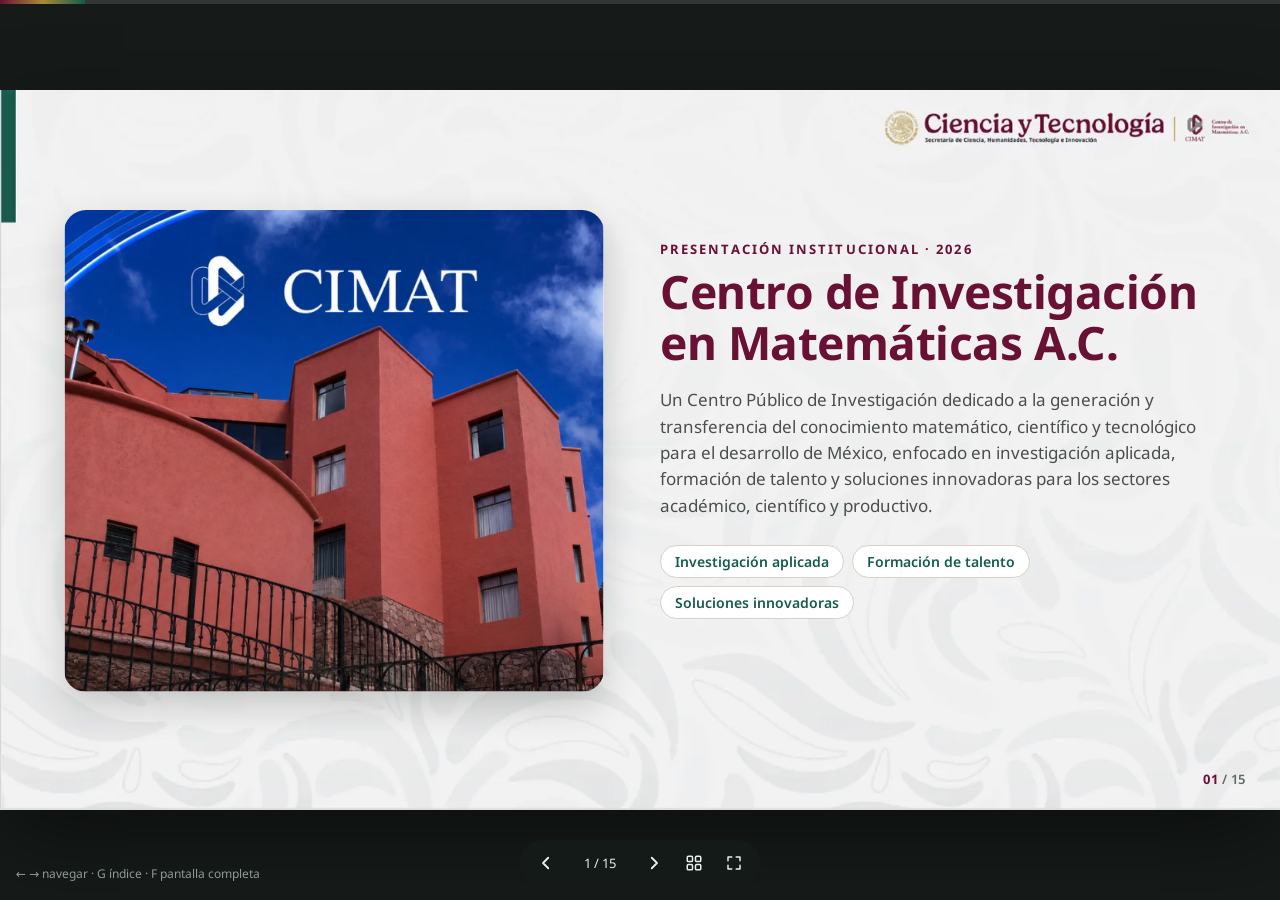
==== index.html @ 7d0d2b08 "Presentación CIMAT Servicios Tecnológicos 2026 con propuesta Health Tower Intelligence Deck HTML din" ====
<!doctype html>
<html lang="es">
<head>
<meta charset="utf-8">
<meta name="viewport" content="width=device-width,initial-scale=1">
<title>CIMAT · Servicios Tecnológicos 2026</title>
<link rel="preconnect" href="https://fonts.googleapis.com">
<link rel="preconnect" href="https://fonts.gstatic.com" crossorigin>
<link rel="stylesheet" href="https://fonts.googleapis.com/css2?family=Noto+Sans:ital,wght@0,400;0,600;0,700;1,400&display=swap">
<link rel="stylesheet" href="deck.css">
<link rel="stylesheet" href="diagramas.css">
</head>
<body>
<div class="ui-prog"><i id="prog"></i></div>

<main class="stage" id="stage" aria-live="polite">

<!-- 1 · Portada -->
<section class="slide s-cover" data-title="Centro de Investigación en Matemáticas A.C." data-kicker="Portada">
  <div class="photo rv" style="--i:0"><img src="assets/img2.webp" alt="Edificio del CIMAT en Guanajuato"></div>
  <div class="ct">
    <p class="kicker rv" style="--i:1">Presentación institucional · 2026</p>
    <h1 class="rv" style="--i:2">Centro de Investigación en Matemáticas A.C.</h1>
    <p class="lead rv" style="--i:3">Un Centro Público de Investigación dedicado a la generación y transferencia del conocimiento matemático, científico y tecnológico para el desarrollo de México, enfocado en investigación aplicada, formación de talento y soluciones innovadoras para los sectores académico, científico y productivo.</p>
    <div class="chips rv" style="--i:4"><span>Investigación aplicada</span><span>Formación de talento</span><span>Soluciones innovadoras</span></div>
  </div>
  <div class="pg"></div>
</section>

<!-- 2 · ¿Qué es el CIMAT? -->
<section class="slide s2" data-title="¿Qué es el CIMAT?" data-kicker="Nosotros">
  <div class="l">
    <p class="kicker rv" style="--i:0">Nosotros</p>
    <h2 class="title rv" style="--i:1">¿Qué es el CIMAT?</h2>
    <p class="txt rv" style="--i:2;margin-top:20px">El Centro de Investigación en Matemáticas A.C. es un Centro Público de Investigación de la Secihti, dedicado a la investigación, la formación de recursos humanos de alto nivel, la vinculación con los sectores productivos y la divulgación del conocimiento matemático y científico. Su misión es contribuir al desarrollo científico y tecnológico de México mediante la transferencia e implementación de soluciones innovadoras.</p>
  </div>
  <div class="photo rv" style="--i:2"><img src="assets/img10.webp" alt="Mapa de las cinco sedes: Guanajuato, Monterrey, Aguascalientes, Mérida y Zacatecas"></div>
  <div class="pillars">
    <div class="card f-guinda rv" style="--i:3"><h3>Investigación</h3><p>Generación de conocimiento científico y técnico en las líneas de investigación del Centro.</p></div>
    <div class="card f-dorado rv" style="--i:4"><h3>Formación de recursos humanos</h3><p>Programas de maestría y doctorado orientados a la investigación. Con reconocimiento internacional.</p></div>
    <div class="card f-verde rv" style="--i:5"><h3>Vinculación</h3><p>Desarrollo e implementación de soluciones, consultoría y capacitación especializada.</p></div>
    <div class="card f-arena rv" style="--i:6"><h3>Divulgación</h3><p>Actividades dirigidas a niñas, jóvenes y público en general para la difusión de la Ciencia.</p></div>
  </div>
  <div class="pg"></div>
</section>

<!-- 3 · Capital humano -->
<section class="slide s3" data-title="Capital Humano e Infraestructura" data-kicker="Infraestructura">
  <div class="sidecard rv" style="--i:0"><img class="bgimg" src="assets/img11.webp" alt=""><div class="in"><img src="assets/img21.webp" alt="Investigadora explicando en el pizarrón"></div></div>
  <div class="r">
    <p class="kicker rv" style="--i:1">Infraestructura</p>
    <h2 class="title rv" style="--i:2">Capital Humano e Infraestructura</h2>
    <p class="txt rv" style="--i:3;margin-top:12px">El CIMAT cuenta con un equipo de excelencia y una infraestructura tecnológica de vanguardia distribuida en 5 sedes a lo largo de la República Mexicana, lo que le permite generar y transferir conocimiento de forma eficiente y con impacto nacional.</p>
    <div class="stats">
      <div class="stat rv" style="--i:4"><div class="n" data-count="140" data-prefix="+">+140</div><div><b>Investigadores</b><span>El 70% pertenece al Sistema Nacional de Investigadores (SNII)</span></div></div>
      <div class="stat rv" style="--i:5"><div class="n" data-count="49">49</div><div><b>Técnicos Académicos</b><span>El 97% cuenta con nivel de posgrado (Maestría o Doctorado)</span></div></div>
      <div class="stat rv" style="--i:6"><div class="n" data-count="67">67</div><div><b>Personal de Apoyo</b><span>Personal administrativo y de soporte a la operación</span></div></div>
      <div class="stat rv" style="--i:7"><div class="n" data-count="5">5</div><div><b>Sedes</b><span>Guanajuato, Monterrey, Aguascalientes, Mérida y Zacatecas</span></div></div>
    </div>
  </div>
  <div class="callout rv" style="--i:8"><svg viewBox="0 0 24 24" fill="none" stroke="currentColor" stroke-width="2" aria-hidden="true"><circle cx="12" cy="12" r="10"/><path d="M12 11v6M12 7.5v.01" stroke-linecap="round"/></svg><p><b>Supercómputo:</b> 2 clústeres, uno en Guanajuato con 2,288 cores y otro en Puerto Interior, Silao con 1,642 cores, más de 200 servidores distribuidos entre todas sus sedes.</p></div>
  <div class="pg"></div>
</section>

<!-- 4 · Áreas y líneas -->
<section class="slide s4" data-title="Áreas y Líneas de Investigación" data-kicker="Investigación">
  <div class="head">
    <p class="kicker rv" style="--i:0">Investigación</p>
    <h2 class="title rv" style="--i:1">Áreas y Líneas de Investigación</h2>
    <p class="txt rv" style="--i:2;margin-top:12px">El CIMAT genera conocimiento científico de frontera a través de la investigación en sus cuatro grandes áreas de especialidad, buscando contribuir al desarrollo científico y tecnológico de México mediante la colaboración multidisciplinaria y la transferencia del conocimiento.</p>
  </div>
  <div class="grid">
    <div class="card o-guinda rv" style="--i:3"><h3>Matemáticas Básicas</h3><ul><li>Algebraica y Análisis</li><li>Ecuaciones Diferenciales Parciales</li><li>Geometría Diferencial</li><li>Sistemas Dinámicos y Topología</li></ul></div>
    <div class="card o-dorado rv" style="--i:4"><h3>Ciencias de la Computación</h3><ul><li>Aprendizaje Máquina y PLN</li><li>Ingeniería del Software</li><li>Cómputo Paralelo y Optimización</li><li>Procesamiento de Señales</li><li>Imágenes y Visión Computacional</li><li>Robótica y Sistemas Inteligentes</li></ul></div>
    <div class="card o-verde rv" style="--i:5"><h3>Probabilidad y Estadística</h3><ul><li>Estadística Aplicada e Inferencia</li><li>Modelación Estocástica</li><li>Teoría de la Probabilidad</li></ul></div>
    <div class="card o-arena rv" style="--i:6"><h3>Matemáticas Aplicadas</h3><ul><li>Análisis Numérico</li><li>Cómputo Científico</li><li>Biomatemáticas y Análisis Aplicado</li><li>Problemas Inversos</li><li>Cuantificación de Incertidumbre</li><li>Economía Matemática</li></ul></div>
  </div>
  <div class="photo rv" style="--i:5"><img src="assets/img9.webp" alt="Mano escribiendo ecuaciones en un pizarrón"></div>
  <div class="pg"></div>
</section>

<!-- 5 · Formación -->
<section class="slide s5" data-title="Formación de Recursos Humanos" data-kicker="Formación de alto nivel">
  <div class="head">
    <p class="kicker rv" style="--i:0">Formación de alto nivel</p>
    <h2 class="title rv" style="--i:1">Formación de Recursos Humanos</h2>
    <p class="txt rv" style="--i:2;margin-top:12px">El CIMAT ofrece programas de maestría y doctorado orientados a la investigación, acreditados ante el Sistema Nacional de Posgrados (SNP) de la Secretaría de Ciencia, Humanidades, Tecnología e Innovación (Secihti) a nivel de competencia internacional. Estos programas forman investigadores y especialistas capaces de generar conocimiento y transferir tecnología para el desarrollo del país.</p>
  </div>
  <div class="photo rv" style="--i:3"><img src="assets/img22.webp" alt="Programas de maestría y doctorado del CIMAT"></div>
  <div class="pg"></div>
</section>

<!-- 6 · Vinculación -->
<section class="slide s6" data-title="Vinculación: Soluciones para los Sectores Productivos" data-kicker="Vinculación">
  <div class="head">
    <p class="kicker rv" style="--i:0">Vinculación</p>
    <h2 class="title rv" style="--i:1;font-size:36px">Vinculación: Soluciones para los Sectores Productivos</h2>
    <p class="txt rv" style="--i:2;margin-top:12px">El CIMAT ofrece servicios tecnológicos especializados que acompañan a organizaciones públicas y privadas desde la identificación del problema hasta la implementación y seguimiento de la solución, integrando equipos altamente calificados y herramientas de vanguardia.</p>
  </div>
  <div class="grid">
    <div class="card f-guinda rv" style="--i:3"><h3>Ciencia de Datos</h3><ul><li>Explotación y analítica de datos predictivos y prescriptivos</li><li>Procesamiento y depuración de datos</li><li>Consultoría en estrategias de analítica</li><li>Despliegue y visualización de datos</li></ul></div>
    <div class="card f-dorado rv" style="--i:4"><h3>Cómputo Científico</h3><ul><li>Inteligencia artificial y modelación computacional</li><li>Visión computacional</li><li>Programación en paralelo y supercómputo</li></ul></div>
    <div class="card f-verde wide rv" style="--i:5"><h3>Matemáticas y Estadística</h3><ul><li>Modelación estadística y pronósticos</li><li>Logística de suministros y optimización de procesos</li><li>Construcción y diseño de indicadores</li><li>Modelos georeferenciados y simulación</li></ul></div>
  </div>
  <div class="photo rv" style="--i:4"><img src="assets/img26.webp" alt="Equipo del CIMAT con clientes en el laboratorio"></div>
  <div class="pg"></div>
</section>

<!-- 7 · Impacto -->
<section class="slide s7" data-title="Clientes Atendidos" data-kicker="Impacto">
  <div class="logos rv" style="--i:0"><img src="assets/img30.webp" alt="Logotipos de clientes: INEGI, IMSS, SAT, Bosch, PEMEX, CFE, GM, Coca-Cola FEMSA, OXXO y otros"></div>
  <div class="r">
    <p class="kicker rv" style="--i:1">Impacto</p>
    <h2 class="title rv" style="--i:2">Clientes Atendidos</h2>
    <p class="txt rv" style="--i:3;margin-top:12px">El CIMAT ayuda a sus clientes a generar valor real a través de soluciones integrales que van desde la caracterización precisa del problema hasta la implementación y seguimiento continuo de la solución.</p>
    <div class="callout rv" style="--i:4"><svg viewBox="0 0 24 24" fill="none" stroke="currentColor" stroke-width="2" aria-hidden="true"><circle cx="12" cy="12" r="10"/><path d="M12 11v6M12 7.5v.01" stroke-linecap="round"/></svg><p>El enfoque del CIMAT privilegia la transferencia efectiva de tecnología y el fortalecimiento de capacidades internas en cada organización con la que colabora, garantizando resultados sostenibles y de largo plazo.</p></div>
    <p class="txt rv" style="--i:5">Entre nuestros clientes se encuentran instituciones del sector financiero, industrial, gubernamental, de salud, energético y de telecomunicaciones, consolidando al CIMAT como un referente nacional en la aplicación del conocimiento matemático a problemáticas reales.</p>
    <div class="chips rv" style="--i:6"><span>Financiero</span><span>Industrial</span><span>Gubernamental</span><span>Salud</span><span>Energético</span><span>Telecomunicaciones</span></div>
  </div>
  <div class="pg"></div>
</section>

<!-- 8 · Cadena de valor -->
<section class="slide s8" data-title="Optimización de la Cadena de Valor" data-kicker="Soluciones tecnológicas">
  <div class="band"><img src="assets/img20.webp" alt=""></div>
  <div class="head">
    <p class="kicker rv" style="--i:0">Soluciones tecnológicas</p>
    <h2 class="title rv" style="--i:1">Optimización de la Cadena de Valor</h2>
    <p class="txt rv" style="--i:2;margin-top:12px">El CIMAT ofrece soluciones integrales para la optimización de cadenas de suministro y distribución, integrando modelos matemáticos avanzados con análisis geoespacial para apoyar la toma de decisiones estratégicas en los sectores comercial, industrial y gubernamental.</p>
  </div>
  <div class="grid">
    <div class="card rv" style="--i:3;--c:var(--guinda)"><h3>Pronóstico de la Demanda</h3><p>Modelos para anticipar la compra de materia prima, planear la producción y gestionar inventarios con mayor precisión.</p></div>
    <div class="card rv" style="--i:4;--c:var(--guinda)"><h3>Análisis de Lealtad y Clasificación</h3><p>Clasificación de clientes y proveedores para optimizar relaciones comerciales y definir esquemas de distribución más eficientes.</p></div>
    <div class="card rv" style="--i:5;--c:var(--verde)"><h3>Trazabilidad en la Producción</h3><p>Seguimiento en tiempo real de procesos productivos para reducir costos y mejorar el control de calidad en toda la cadena.</p></div>
    <div class="card rv" style="--i:6;--c:var(--verde)"><h3>Análisis Geoespaciales</h3><p>Evaluación de puntos de venta y pronóstico de ventas esperadas mediante modelos georeferenciados para la toma de decisiones estratégicas.</p></div>
  </div>
  <div class="pillwrap"><div class="pill rv" style="--i:7">Ciencia de Datos + Estadística + Optimización</div></div>
  <div class="pg"></div>
</section>

<!-- 9 · Transformación digital -->
<section class="slide s9" data-title="Transformación Digital" data-kicker="Soluciones tecnológicas">
  <div class="robot rv" style="--i:2"><img src="assets/img18.webp" alt="Brazo robótico industrial"></div>
  <div class="l">
    <p class="kicker rv" style="--i:0">Soluciones tecnológicas</p>
    <h2 class="title rv" style="--i:1">Transformación Digital</h2>
    <p class="txt rv" style="--i:2;margin-top:12px">El CIMAT aplica herramientas de inteligencia artificial y análisis de señales e imágenes para impulsar la transformación digital del sector industrial, mejorando la eficiencia operativa, la calidad del producto y la toma de decisiones en tiempo real mediante soluciones sustentadas en investigación aplicada.</p>
    <div class="card f-guinda rv" style="--i:3"><h3>Soluciones Desarrolladas</h3><ul><li>Análisis, preproceso y extracción de características de señales</li><li>Modelos de mantenimiento predictivo</li><li>Procesamiento de imágenes industriales</li></ul></div>
    <div class="pill rv" style="--i:4">ML + IoT + Analítica</div>
  </div>
  <div class="imp card o-verde rv" style="--i:5"><h3 style="color:var(--verde)">Impactos en la Operación</h3><ul><li>Detección de condiciones críticas para mantenimiento predictivo</li><li>Predicciones de calidad del producto</li><li>Reducción de piezas defectuosas</li><li>Conteo de inventario en tiempo real</li><li>Detección de defectos en piezas de producción</li></ul></div>
  <div class="pg"></div>
</section>

<!-- 10 · Análisis digital de imágenes -->
<section class="slide s10" data-title="Análisis Digital de Imágenes" data-kicker="Soluciones tecnológicas">
  <div class="sidecard rv" style="--i:0"><img class="bgimg" src="assets/img17.webp" alt=""><div class="in"><img src="assets/img25.webp" alt="Conteo automático de bobinas mediante visión computacional"></div></div>
  <div class="r">
    <p class="kicker rv" style="--i:1">Soluciones tecnológicas</p>
    <h2 class="title rv" style="--i:2">Análisis Digital de Imágenes</h2>
    <p class="txt rv" style="--i:3;margin-top:12px">El CIMAT implementa sistemas avanzados de procesamiento e inspección visual basados en inteligencia artificial y modelos matemáticos, capaces de analizar imágenes en tiempo real para apoyar procesos industriales, financieros y de seguridad con alta precisión y confiabilidad.</p>
    <div class="pill rv" style="--i:4">Deep Learning + Visión Computacional</div>
    <div class="two">
      <div class="card f-guinda rv" style="--i:5"><h3>Capacidades Técnicas</h3><ul><li>Análisis y caracterización del deterioro de objetos</li><li>Selección de características relevantes a partir de imágenes</li><li>Sistemas de inspección visual automatizada</li><li>Procesos de optimización basados en imagen</li></ul></div>
      <div class="card o-guinda rv" style="--i:6"><h3>Impactos Concretos</h3><ul><li>Detección del deterioro aparente de billetes en circulación</li><li>Reconocimiento y conteo automático de objetos</li><li>Validación de autenticidad mediante imágenes</li><li>Procesamiento e inspección en tiempo real</li></ul></div>
    </div>
  </div>
  <div class="pg"></div>
</section>

<!-- 11 · PROPUESTA · Arquitectura -->
<section class="slide sp" id="sl-arq" data-title="Health Tower Intelligence: arquitectura de la plataforma" data-kicker="Propuesta MIUS">
  <div class="head">
    <p class="kicker rv" style="--i:0">Propuesta de proyecto<em>MIUS Medical</em></p>
    <h2 class="title rv" style="--i:1">Health Tower Intelligence: una plataforma, ocho proyectos</h2>
    <p class="lead rv" style="--i:2">Los datos alimentan motores analíticos, los motores resuelven ocho problemas agrupados en tres dominios y la torre de control los convierte en decisiones. Pasa el cursor por un proyecto.</p>
  </div>
  <div class="dg rv" style="--i:3" id="dg-arq"></div>
  <div class="pg"></div>
</section>

<!-- 12 · PROPUESTA · Del programa general a los proyectos -->
<section class="slide sp" id="sl-tree" data-title="Del programa general a los ocho proyectos" data-kicker="Propuesta MIUS">
  <div class="head">
    <p class="kicker rv" style="--i:0">Propuesta de proyecto<em>MIUS Medical</em></p>
    <h2 class="title rv" style="--i:1">Del programa general a cada proyecto</h2>
    <p class="lead rv" style="--i:2">Se parte de tres proyectos para la primera reunión (inventarios, Control Tower y mantenimiento predictivo); el resto se conecta después a la misma plataforma de datos.</p>
  </div>
  <div class="dg rv" style="--i:3" id="dg-tree"></div>
  <div class="pg"></div>
</section>

<!-- 13 · Educación -->
<section class="slide s11" data-title="Educación y Formación Continua" data-kicker="Educación y capacitación">
  <div class="head">
    <p class="kicker rv" style="--i:0">Educación y capacitación</p>
    <h2 class="title rv" style="--i:1">Educación y Formación Continua</h2>
    <p class="txt rv" style="--i:2;margin-top:12px">El CIMAT ofrece una amplia gama de programas educativos orientados al desarrollo de habilidades tecnológicas y matemáticas para profesionales, investigadores y organizaciones. Estos programas están diseñados para fortalecer capacidades y fomentar la integración del conocimiento científico en los entornos laborales y académicos.</p>
  </div>
  <div class="band rv" style="--i:3"><img src="assets/img23.webp" alt="">
    <div class="cards">
      <div class="card"><div class="ic a"></div><div><h3>Programas de Posgrado y Especialidad</h3><p>Maestría en Análisis Estadístico y Computación, especialidades en línea y programas acreditados a nivel internacional.</p></div></div>
      <div class="card"><div class="ic b"></div><div><h3>Diplomados</h3><p>Diplomados y cursos en inteligencia artificial, visión computacional, programación en paralelo y supercómputo para profesionales del sector tecnológico.</p></div></div>
      <div class="card"><div class="ic c"></div><div><h3>Formación práctica</h3><p>Formación práctica en analítica de datos, modelos predictivos, procesamiento de datos y visualización para la toma de decisiones basada en evidencia.</p></div></div>
      <div class="card"><div class="ic d"></div><div><h3>Educación continua y cursos a la medida</h3><p>Cursos ad hoc y educación continua en modelación estadística, pronósticos, optimización de procesos e indicadores georreferenciados.</p></div></div>
    </div>
  </div>
  <div class="pg"></div>
</section>

<!-- 14 · Colaboración -->
<section class="slide s12" data-title="Modelos de Colaboración" data-kicker="Colaboración">
  <div class="head">
    <p class="kicker rv" style="--i:0">Colaboración</p>
    <h2 class="title rv" style="--i:1">Modelos de Colaboración</h2>
    <p class="txt rv" style="--i:2;margin-top:12px">El CIMAT diseña esquemas de colaboración flexibles e integrales que responden a las necesidades específicas de cada organización, integrando personal altamente especializado, grupos multidisciplinarios y redes de colaboración nacionales e internacionales para garantizar soluciones pertinentes y de alto impacto.</p>
  </div>
  <div class="cols">
    <div class="card m rv" style="--i:3"><h3>Modalidades de Colaboración</h3>
      <p class="it"><b>Académica (Investigación):</b> Proyectos de investigación, desarrollo de tesis, estancias, servicio social y prácticas profesionales</p>
      <p class="it"><b>Transferencia de Tecnología:</b> Proyectos de desarrollo tecnológico, asesorías, consultorías y capacitaciones especializadas</p></div>
    <div class="card b rv" style="--i:4"><h3>Beneficios para los Colaboradores</h3>
      <ul class="ck">
        <li><svg viewBox="0 0 24 24" fill="none" stroke="currentColor" stroke-width="2" aria-hidden="true"><circle cx="12" cy="12" r="10"/><path d="M7.5 12.5l3 3 6-6.5" stroke-linecap="round" stroke-linejoin="round"/></svg><span>Acceso a personal altamente especializado y calificado</span></li>
        <li><svg viewBox="0 0 24 24" fill="none" stroke="currentColor" stroke-width="2" aria-hidden="true"><circle cx="12" cy="12" r="10"/><path d="M7.5 12.5l3 3 6-6.5" stroke-linecap="round" stroke-linejoin="round"/></svg><span>Grupos de trabajo multidisciplinarios</span></li>
        <li><svg viewBox="0 0 24 24" fill="none" stroke="currentColor" stroke-width="2" aria-hidden="true"><circle cx="12" cy="12" r="10"/><path d="M7.5 12.5l3 3 6-6.5" stroke-linecap="round" stroke-linejoin="round"/></svg><span>Redes de colaboración nacionales e internacionales</span></li>
        <li><svg viewBox="0 0 24 24" fill="none" stroke="currentColor" stroke-width="2" aria-hidden="true"><circle cx="12" cy="12" r="10"/><path d="M7.5 12.5l3 3 6-6.5" stroke-linecap="round" stroke-linejoin="round"/></svg><span>Solución integral desde el diagnóstico hasta la implementación</span></li>
        <li><svg viewBox="0 0 24 24" fill="none" stroke="currentColor" stroke-width="2" aria-hidden="true"><circle cx="12" cy="12" r="10"/><path d="M7.5 12.5l3 3 6-6.5" stroke-linecap="round" stroke-linejoin="round"/></svg><span>Acompañamiento continuo para optimizar la pertinencia y operación de cada proyecto</span></li>
      </ul></div>
  </div>
  <div class="pg"></div>
</section>

<!-- 15 · Contacto -->
<section class="slide s13" data-title="Información de Contacto" data-kicker="Contacto">
  <img class="diag rv" style="--i:0" src="assets/img29.webp" alt="Fachada del CIMAT">
  <div class="l">
    <p class="kicker rv" style="--i:0">Contacto</p>
    <h2 class="title rv" style="--i:1">Información de Contacto</h2>
    <p class="txt rv" style="--i:2;margin-top:12px">Te invitamos a conocer más sobre el CIMAT, sus programas de investigación, formación, vinculación y divulgación. Nuestro equipo está disponible para atender tus consultas y explorar oportunidades de colaboración que contribuyan al fortalecimiento de capacidades y a la solución de problemáticas específicas en tu organización.</p>
    <div class="who rv" style="--i:3"><b>Dr. Rafael Herrera Guzmán</b><span>Director General</span><hr><b>Dra. Ma. Antonieta Zuloaga Garmendia</b><span>Coordinadora de Servicios Tecnológicos</span>Correo: <u>cst@cimat.mx</u></div>
    <div class="web rv" style="--i:4"><div><img src="assets/img12.webp" alt="">www.cimat.mx</div><div><img src="assets/img27.webp" alt="">Facebook: CIMAT</div></div>
  </div>
  <div class="qr rv" style="--i:5"><img src="assets/img14.webp" alt="Código QR del CIMAT"><p>Síguenos y visítanos</p></div>
  <div class="pg"></div>
</section>

</main>

<div class="ui-bar" id="ui" role="toolbar" aria-label="Controles de la presentación">
  <button id="bPrev" aria-label="Anterior"><svg viewBox="0 0 24 24" fill="none" stroke="currentColor" stroke-width="2.4"><path d="M15 5l-7 7 7 7" stroke-linecap="round" stroke-linejoin="round"/></svg></button>
  <span class="cnt" id="cnt">1 / 15</span>
  <button id="bNext" aria-label="Siguiente"><svg viewBox="0 0 24 24" fill="none" stroke="currentColor" stroke-width="2.4"><path d="M9 5l7 7-7 7" stroke-linecap="round" stroke-linejoin="round"/></svg></button>
  <button id="bOv" aria-label="Índice de diapositivas (G)"><svg viewBox="0 0 24 24" fill="none" stroke="currentColor" stroke-width="2"><rect x="3" y="3" width="7" height="7" rx="1.5"/><rect x="14" y="3" width="7" height="7" rx="1.5"/><rect x="3" y="14" width="7" height="7" rx="1.5"/><rect x="14" y="14" width="7" height="7" rx="1.5"/></svg></button>
  <button id="bFs" aria-label="Pantalla completa (F)"><svg viewBox="0 0 24 24" fill="none" stroke="currentColor" stroke-width="2"><path d="M4 9V4h5M20 9V4h-5M4 15v5h5M20 15v5h-5" stroke-linecap="round" stroke-linejoin="round"/></svg></button>
</div>
<div class="hint">← → navegar · G índice · F pantalla completa</div>
<div class="ov" id="ov" role="dialog" aria-label="Índice"><h2>Índice de la presentación</h2><div class="ov-grid" id="ovg"></div></div>

<script src="diagramas.js"></script>
<script src="deck.js"></script>
</body>
</html>
---- deck.css ----
/* Presentación institucional CIMAT — formato Secihti / Gobierno de México
   Escenario fijo 1280×720 escalado al viewport. Paleta extraída del PPTX original. */
:root{
  --font-body:'Noto Sans',system-ui,-apple-system,'Segoe UI',sans-serif;
  --bg:#F1F3F2;--surface:#FFFFFF;--surface-2:#F6F5F3;--fg:#3A3A3A;--muted:#5F6A65;--line:#D6DCD9;
  --slate:#2F3733;--on-slate:#F4F6F5;--on-slate-2:#B9C4BE;--on-slate-3:rgba(244,246,245,.38);
  --guinda:#691035;--guinda-2:#5F1733;--on-guinda:#FFFFFF;--guinda-ink:#691035;
  --verde:#155B4E;--verde-2:#2C5B4D;--on-verde:#FFFFFF;
  --dorado:#A98A33;--on-dorado:#1E1A0D;--arena:#D9CFC4;--on-arena:#3A3A3A;
  --stage-w:1280;--stage-h:720;
}
*{box-sizing:border-box}
html,body{height:100%;margin:0;background:#161B19;font-family:var(--font-body);color:var(--fg);overflow:hidden}
button{font:inherit;color:inherit}

/* Escenario */
.stage{position:absolute;left:50%;top:50%;width:1280px;height:720px;transform:translate(-50%,-50%) scale(var(--s,1));transform-origin:center;overflow:hidden;background:var(--bg) url(assets/fondo_publico.webp) center/cover no-repeat;box-shadow:0 30px 80px rgba(0,0,0,.45)}
.slide{position:absolute;inset:0;opacity:0;visibility:hidden;transform:translateX(30px);transition:opacity .55s ease,transform .55s ease,visibility 0s .55s}
.slide.past{transform:translateX(-30px)}
.slide.active{opacity:1;visibility:visible;transform:none;transition:opacity .55s ease,transform .55s ease,visibility 0s}
.hdr{position:absolute;top:21px;right:32px;width:334px;height:auto;z-index:5}
.pg{position:absolute;right:34px;bottom:22px;font-size:13px;font-weight:600;color:var(--muted);font-variant-numeric:tabular-nums;letter-spacing:.04em;z-index:5}
.pg b{color:var(--guinda)}

/* Revelado escalonado */
.rv{opacity:0;transform:translateY(16px)}
.slide.active .rv{opacity:1;transform:none;transition:opacity .6s ease,transform .6s cubic-bezier(.2,.7,.2,1);transition-delay:calc(var(--i,0)*90ms + 180ms)}

/* Tipografía */
.kicker{font-size:13px;font-weight:700;letter-spacing:.16em;text-transform:uppercase;color:var(--guinda);margin:0 0 8px}
.kicker em{font-style:normal;background:var(--guinda);color:#fff;border-radius:999px;padding:3px 12px;margin-left:12px;letter-spacing:.1em}
h1,h2,h3,h4{margin:0}
.title{font-size:40px;line-height:1.12;font-weight:700;color:var(--verde);letter-spacing:-.005em;text-wrap:balance}
.lead{font-size:18px;line-height:1.55;margin:0}
.lead b{color:var(--guinda)}
.txt{font-size:16.5px;line-height:1.55;margin:0}
.head{position:absolute;left:64px;top:68px;right:64px}
.head .lead{margin-top:14px}

/* Tarjetas */
.card{background:rgba(255,255,255,.82);border-radius:20px;padding:20px 24px;border:1px solid rgba(0,0,0,.05);box-shadow:0 8px 24px rgba(40,50,45,.07)}
.card h3{font-size:21px;line-height:1.2;margin-bottom:10px}
.card ul{margin:0;padding-left:20px}
.card li{font-size:15px;line-height:1.4;margin:3px 0}
.card.o-guinda{border:2.5px solid var(--guinda)}.card.o-guinda h3{color:var(--guinda)}
.card.o-dorado{border:2.5px solid var(--dorado)}.card.o-dorado h3{color:#8A6D1E}
.card.o-verde{border:2.5px solid var(--verde-2)}.card.o-verde h3{color:var(--verde)}
.card.o-arena{border:2.5px solid var(--arena)}.card.o-arena h3{color:#7A6F63}
.card.f-guinda{background:var(--guinda-2);color:#fff;border:0}
.card.f-dorado{background:var(--dorado);color:var(--on-dorado);border:0}
.card.f-verde{background:var(--verde-2);color:#fff;border:0}
.card.f-arena{background:var(--arena);color:var(--on-arena);border:0}
.pill{display:inline-flex;align-items:center;gap:8px;background:var(--verde);color:#fff;font-weight:700;font-size:15px;padding:9px 22px;border-radius:999px;box-shadow:0 6px 16px rgba(21,91,78,.3)}
.callout{display:flex;gap:14px;align-items:flex-start;background:rgba(21,91,78,.09);border-radius:16px;padding:14px 18px}
.callout svg{flex:none;width:30px;height:30px;color:var(--verde)}
.callout.g svg{color:var(--guinda)}
.callout p{margin:0;font-size:15px;line-height:1.5}
.chips{display:flex;flex-wrap:wrap;gap:8px}
.chips span{font-size:14px;font-weight:600;padding:6px 14px;border-radius:999px;background:#fff;border:1.5px solid var(--arena);color:var(--verde)}
.photo{border-radius:22px;overflow:hidden;box-shadow:0 14px 34px rgba(40,50,45,.22)}
.photo img{display:block;width:100%;height:100%;object-fit:cover}
.sidecard{position:absolute;left:48px;top:22px;width:452px;height:677px;border-radius:22px;overflow:hidden;box-shadow:0 14px 34px rgba(40,50,45,.22)}
.sidecard>img.bgimg{position:absolute;inset:0;width:100%;height:100%;object-fit:cover}
.sidecard .in{position:absolute;left:0;right:0;top:78px;bottom:78px;overflow:hidden}
.sidecard .in img{width:100%;height:100%;object-fit:cover;display:block}

/* S1 portada */
.s-cover .photo{position:absolute;left:64px;top:120px;width:540px;height:482px}
.s-cover .ct{position:absolute;left:660px;top:150px;width:560px}
.s-cover h1{font-size:46px;line-height:1.1;font-weight:700;color:var(--guinda);margin:6px 0 20px;letter-spacing:-.01em}
.s-cover .lead{font-size:17px;color:#4a4f4c}
.s-cover .chips{margin-top:26px}
.s-cover .bar{position:absolute;left:0;top:0;width:8px;height:86px;background:var(--verde)}

/* S2 */
.s2 .l{position:absolute;left:64px;top:88px;width:560px}
.s2 .photo{position:absolute;left:670px;top:96px;width:560px;height:376px;box-shadow:none;background:none;border-radius:0}
.s2 .photo img{object-fit:contain}
.pillars{position:absolute;left:64px;right:64px;top:500px;display:grid;grid-template-columns:repeat(4,1fr);gap:16px}
.pillars .card{padding:16px 18px;height:150px;border-radius:18px}
.pillars h3{font-size:18px;text-align:center;margin-bottom:8px}
.pillars p{margin:0;font-size:13.5px;line-height:1.4;text-align:center}

/* S3 */
.s3 .r{position:absolute;left:540px;right:56px;top:66px}
.stats{display:grid;gap:4px;margin-top:18px}
.stat{display:grid;grid-template-columns:150px 1fr;gap:10px 18px;align-items:center;padding:8px 0;border-bottom:1px solid rgba(0,0,0,.08)}
.stat .n{font-size:48px;font-weight:700;color:var(--verde);line-height:1;font-variant-numeric:tabular-nums;text-align:right}
.stat b{display:block;font-size:19px;color:var(--guinda)}
.stat span{font-size:14.5px;line-height:1.35}
.s3 .callout{position:absolute;left:540px;right:56px;top:566px}

/* S4 */
.s4 .grid{position:absolute;left:64px;top:262px;width:760px;display:grid;grid-template-columns:1fr 1fr;gap:16px}
.s4 .card{padding:16px 20px;background:rgba(255,255,255,.7)}
.s4 .card h3{font-size:19px}
.s4 .card li{font-size:13.5px;margin:2px 0}
.s4 .photo{position:absolute;left:860px;top:262px;width:356px;height:392px}

/* S5 */
.s5 .photo{position:absolute;left:64px;top:312px;width:1152px;height:375px;border-radius:20px}

/* S6 */
.s6 .grid{position:absolute;left:64px;top:256px;width:600px;display:grid;grid-template-columns:1fr 1fr;gap:16px}
.s6 .wide{grid-column:1/-1}
.s6 .card li{font-size:14px;margin:2px 0}
.s6 .card h3{font-size:20px;margin-bottom:6px}
.s6 .photo{position:absolute;left:700px;top:262px;width:516px;height:342px}

/* S7 */
.s7 .logos{position:absolute;left:56px;top:36px;width:420px;height:648px;border-radius:22px;background:#fff;box-shadow:0 14px 34px rgba(40,50,45,.18);overflow:hidden;padding:10px 14px}
.s7 .logos img{width:100%;height:100%;object-fit:contain;display:block}
.s7 .r{position:absolute;left:530px;right:56px;top:66px}
.s7 .r .callout{margin:18px 0}
.s7 .chips{margin-top:16px}

/* S8 */
.s8 .grid{position:absolute;left:64px;right:64px;top:268px;display:grid;grid-template-columns:1fr 1fr;gap:34px 28px}
.s8 .card{position:relative;padding:16px 22px 16px 28px;height:132px;overflow:hidden;background:rgba(255,255,255,.88)}
.s8 .card::before{content:"";position:absolute;left:0;top:0;bottom:0;width:8px;background:var(--c)}
.s8 .card h3{font-size:20px;color:var(--c);margin-bottom:6px}
.s8 .card p{margin:0;font-size:14.5px;line-height:1.45}
.s8 .pillwrap{position:absolute;left:0;right:0;top:402px;text-align:center;z-index:3;pointer-events:none}
.s8 .band{position:absolute;left:0;right:0;bottom:0;height:130px;opacity:.9;-webkit-mask-image:linear-gradient(to top,#000 40%,transparent);mask-image:linear-gradient(to top,#000 40%,transparent)}
.s8 .band img{width:100%;height:100%;object-fit:cover;object-position:center bottom}
.s8 .pg{z-index:6}

/* S9 */
.s9 .l{position:absolute;left:64px;top:68px;width:600px}
.s9 .l .card{margin-top:20px;padding:16px 22px}
.s9 .l .pill{margin-top:18px}
.s9 .robot{position:absolute;right:0;top:70px;width:540px;height:300px;pointer-events:none}
.s9 .robot img{width:100%;height:100%;object-fit:contain;object-position:right top}
.s9 .imp{position:absolute;left:700px;right:56px;top:384px}

/* S10 */
.s10 .r{position:absolute;left:540px;right:56px;top:66px}
.s10 .pill{margin:18px 0 16px}
.s10 .two{display:grid;grid-template-columns:1fr 1fr;gap:16px}
.s10 .card{padding:16px 20px}
.s10 .card h3{font-size:18px}
.s10 .card li{font-size:14px}

/* S11 */
.s11 .band{position:absolute;left:64px;right:64px;top:288px;height:392px;border-radius:22px;overflow:hidden}
.s11 .band>img{position:absolute;inset:0;width:100%;height:100%;object-fit:cover;filter:grayscale(1);opacity:.28}
.s11 .cards{position:absolute;inset:18px;display:grid;grid-template-columns:1fr 1fr;gap:16px}
.s11 .card{display:grid;grid-template-columns:56px 1fr;gap:4px 16px;align-items:start;background:rgba(255,255,255,.93);padding:16px 20px}
.s11 .ic{width:56px;height:56px;background:url(assets/img16.webp) no-repeat;background-size:662px 212px}
.s11 .ic.a{background-position:0 0}.s11 .ic.b{background-position:-606px 0}.s11 .ic.c{background-position:0 -156px}.s11 .ic.d{background-position:-606px -156px}
.s11 h3{font-size:19px;color:var(--guinda);margin-bottom:4px}
.s11 .card p{margin:0;font-size:14.5px;line-height:1.45}

/* S12 */
.s12 .cols{position:absolute;left:64px;right:64px;top:300px;display:grid;grid-template-columns:1fr 1fr;gap:28px}
.s12 .card{padding:22px 26px;min-height:300px}
.s12 .card.m{border-left:18px solid var(--guinda)}
.s12 .card.b{border-left:18px solid var(--verde)}
.s12 .card h3{font-size:21px;color:var(--guinda);margin-bottom:14px}
.s12 .card.b h3{color:var(--verde)}
.s12 .it{margin:0 0 12px;font-size:15px;line-height:1.5}
.s12 .it b{color:var(--guinda)}
.s12 .ck{list-style:none;padding:0}
.s12 .ck li{display:grid;grid-template-columns:26px 1fr;gap:10px;margin:0 0 11px;font-size:15px;line-height:1.45}
.s12 .ck svg{width:24px;height:24px;color:var(--verde)}

/* S13 */
.s13 .l{position:absolute;left:64px;top:68px;width:640px}
.s13 .who{margin-top:22px;background:var(--guinda-2);color:#fff;border-radius:22px;padding:20px 26px;width:560px}
.s13 .who b{display:block;font-size:20px}
.s13 .who span{display:block;font-size:15.5px;font-weight:600;margin-bottom:12px}
.s13 .who hr{border:0;border-top:1px solid rgba(255,255,255,.35);margin:10px 0 14px}
.s13 .who a,.s13 .who u{color:#8fe3d2;text-decoration:underline;font-size:15px}
.s13 .web{display:grid;grid-template-columns:repeat(2,auto);gap:12px 28px;justify-content:start;margin-top:22px;align-items:center}
.s13 .web div{display:flex;align-items:center;gap:12px;font-size:17px;font-weight:700;color:var(--guinda)}
.s13 .web img{width:44px;height:44px;object-fit:contain}
.s13 .qr{position:absolute;left:64px;top:570px;display:flex;align-items:center;gap:16px}
.s13 .qr img{width:104px;height:104px;background:#fff;padding:6px;border-radius:12px}
.s13 .qr p{margin:0;font-size:13px;color:var(--muted);max-width:180px}
.s13 .diag{position:absolute;right:0;top:20px;height:690px;width:auto}
.s13 .logo2{position:absolute;left:350px;top:604px;width:360px}

/* Propuesta MIUS */
.sp .head{top:60px}
.sp .kicker{margin-bottom:4px}
.sp .title{font-size:31px}
.sp .lead{font-size:14.5px;margin-top:6px;line-height:1.45}
.sp .dg{position:absolute;left:44px;right:44px;top:176px}
.sp .hti{--fs:12.5px;--fs-s:10.5px}

/* UI del visor */
.ui-prog{position:fixed;left:0;top:0;height:4px;width:100%;background:rgba(255,255,255,.12);z-index:30}
.ui-prog i{display:block;height:100%;width:0;background:linear-gradient(90deg,var(--guinda),var(--dorado),var(--verde));transition:width .5s ease}
.ui-bar{position:fixed;left:50%;bottom:14px;transform:translateX(-50%);display:flex;gap:6px;align-items:center;background:rgba(22,27,25,.86);backdrop-filter:blur(8px);padding:6px 10px;border-radius:999px;z-index:30;transition:opacity .4s;color:#e9efec}
.ui-bar.idle{opacity:0}
.ui-bar button{background:none;border:0;border-radius:999px;width:34px;height:34px;cursor:pointer;display:grid;place-items:center;color:inherit}
.ui-bar button:hover{background:rgba(255,255,255,.14)}
.ui-bar button:focus-visible{outline:2px solid #fff}
.ui-bar svg{width:18px;height:18px}
.ui-bar .cnt{font-size:13px;min-width:62px;text-align:center;font-variant-numeric:tabular-nums}
.ov{position:fixed;inset:0;background:rgba(18,22,20,.94);z-index:40;display:none;overflow:auto;padding:40px 5vw}
.ov.open{display:block}
.ov h2{color:#fff;font-size:22px;margin:0 0 18px;font-weight:700}
.ov-grid{display:grid;grid-template-columns:repeat(auto-fill,minmax(260px,1fr));gap:12px}
.ov-grid button{text-align:left;background:#232A27;border:1px solid #36413C;border-radius:14px;padding:14px 16px;color:#e9efec;cursor:pointer;display:grid;gap:4px}
.ov-grid button:hover,.ov-grid button.cur{border-color:var(--dorado);background:#2A332F}
.ov-grid small{color:#9EA9A3;font-size:11px;letter-spacing:.12em;text-transform:uppercase;font-weight:700}
.ov-grid b{font-size:15px;line-height:1.3}
.ov-grid em{font-style:normal;color:var(--dorado);font-weight:700;font-size:13px}
.hint{position:fixed;left:16px;bottom:18px;font-size:12px;color:#8e9a94;z-index:20}

@media print{
  html,body{overflow:visible;background:#fff}
  .stage{position:static;transform:none;width:1280px;height:auto;box-shadow:none;background:none}
  .slide{position:relative;opacity:1;visibility:visible;transform:none;height:720px;break-after:page;background:var(--bg) url(assets/fondo_publico.webp) center/cover}
  .rv{opacity:1;transform:none}
  .ui-prog,.ui-bar,.hint,.ov{display:none!important}
}
@media (prefers-reduced-motion:reduce){
  .slide,.slide.active,.rv,.slide.active .rv{transition:none}
}
---- diagramas.css ----
/* Health Tower Intelligence — estilos de los diagramas (usa los tokens del host) */
.hti{--gap:14px;--fs:13.5px;--fs-s:11.5px;position:relative;font-family:var(--font-body,'Noto Sans',system-ui,sans-serif);color:var(--fg);font-size:var(--fs);line-height:1.35}
.hti *,.hti *::before,.hti *::after{box-sizing:border-box}
.hti button{font:inherit;color:inherit}
.hti small{display:block;font-size:var(--fs-s);color:var(--muted)}
.hti-compact{--gap:10px;--fs:12.5px;--fs-s:10.5px}
.hti-compact .hti-row{grid-template-columns:70px minmax(0,1fr);gap:10px}
.hti-compact .hti-tower{padding:7px 16px}
.hti-compact .hti-tower b{font-size:calc(var(--fs) + 3px)}
.hti-compact .hti-domain header{padding:5px 12px}
.hti-compact .hti-projs{padding:6px;gap:5px}
.hti-compact .hti-proj{padding:4px 8px;gap:8px}
.hti-compact .hti-num{width:23px;height:23px;font-size:11.5px}
.hti-compact .hti-chip{padding:3px 9px;font-size:11px}
.hti-compact .hti-data,.hti-compact .hti-tdata{padding:7px 12px;gap:6px 12px}
.hti-compact .hti-sources,.hti-compact .hti-engines{gap:6px}
.hti-compact .hti-data-t{font-size:11.5px}
.hti-compact .hti-troot{padding:7px 22px}
.hti-compact .hti-tnode{padding:6px 12px}
.hti-compact .hti-tleaves{gap:5px;margin-left:30px}
.hti-compact.hti-tree .hti-proj{padding:4px 8px}
.hti-compact.hti-tree .hti-stage{gap:26px}
.hti-compact .hti-legend{position:absolute;right:0;top:-20px;margin:0}

.tone-guinda{--t:var(--guinda);--on:var(--on-guinda)}
.tone-verde{--t:var(--verde);--on:var(--on-verde)}
.tone-dorado{--t:var(--dorado);--on:var(--on-dorado)}
.hti[data-tone="guinda"]{--act:var(--guinda)}
.hti[data-tone="verde"]{--act:var(--verde)}
.hti[data-tone="dorado"]{--act:var(--dorado)}

.hti-stage{position:relative;display:grid;gap:var(--gap)}
.hti-arq .hti-stage{row-gap:30px}
.hti-arq.hti-compact .hti-stage{row-gap:22px}
.hti-row{display:grid;grid-template-columns:78px minmax(0,1fr);gap:12px;align-items:center}
.hti-tag{font-size:10px;font-weight:700;letter-spacing:.09em;text-transform:uppercase;color:var(--muted);text-align:right;line-height:1.2}

/* Links */
.hti-links{position:absolute;inset:0;width:100%;height:100%;pointer-events:none;overflow:visible;z-index:2}
.hti-links path{fill:none;stroke-linecap:round}
.hti-links .base{stroke:var(--line);stroke-width:1.6}
.hti-links .hot{stroke:var(--t);stroke-width:2.6;stroke-dasharray:1;stroke-dashoffset:1;animation:hti-draw .8s cubic-bezier(.3,.7,.2,1) forwards}
@keyframes hti-draw{to{stroke-dashoffset:0}}

/* Torre */
.hti-tower{display:flex;justify-content:space-between;align-items:center;gap:12px 20px;flex-wrap:wrap;background:var(--slate);color:var(--on-slate);border-radius:14px;padding:11px 18px;border-bottom:4px solid var(--dorado)}
.hti-tower b{font-size:calc(var(--fs) + 4px);letter-spacing:.01em;display:block}
.hti-tower small{color:var(--on-slate-2)}
.hti-tower-c{display:flex;gap:6px;flex-wrap:wrap}
.hti-tower-c span{font-size:var(--fs-s);padding:4px 10px;border-radius:999px;border:1px solid var(--on-slate-3);color:var(--on-slate)}

/* Dominios */
.hti-domains{display:grid;grid-template-columns:repeat(3,minmax(0,1fr));gap:var(--gap);align-items:stretch}
.hti-domain{border:1.5px solid var(--t);border-radius:14px;background:var(--surface);overflow:hidden;display:flex;flex-direction:column;transition:opacity .3s,box-shadow .3s}
.hti-domain header{background:var(--t);color:var(--on);padding:8px 14px}
.hti-domain header b{display:block;font-size:calc(var(--fs) + 1px)}
.hti-domain header small{color:inherit;opacity:.85}
.hti-projs{display:grid;gap:6px;padding:8px;align-content:start;flex:1}

/* Tarjeta de proyecto */
.hti-proj{position:relative;display:flex;align-items:center;gap:10px;text-align:left;width:100%;padding:7px 10px;border:1px solid var(--line);border-radius:10px;background:var(--surface-2);cursor:pointer;transition:opacity .3s,border-color .2s,box-shadow .2s,transform .2s}
.hti-proj:hover{border-color:var(--t)}
.hti-proj:focus-visible{outline:3px solid var(--fg);outline-offset:2px}
.hti-proj.is-active{border-color:var(--t);box-shadow:0 0 0 2px var(--t);background:var(--surface);transform:translateX(2px)}
.hti-num{flex:none;display:grid;place-items:center;width:26px;height:26px;border-radius:50%;background:var(--t);color:var(--on);font-weight:700;font-size:12.5px;font-variant-numeric:tabular-nums}
.hti-pt{min-width:0}
.hti-pt b{display:block;font-size:var(--fs)}
.hti-pt small{overflow-wrap:anywhere}
.hti-top3{position:absolute;top:-4px;right:-4px;width:10px;height:10px;border-radius:50%;background:var(--dorado);box-shadow:0 0 0 2px var(--surface)}

/* Chips: motores y fuentes */
.hti-engines,.hti-sources{display:flex;gap:8px;flex-wrap:wrap}
.hti-engines .hti-chip{flex:1 1 150px;text-align:center}
.hti-chip{padding:6px 12px;border:1px solid var(--line);border-radius:999px;background:var(--surface);font-size:calc(var(--fs) - .5px);transition:opacity .3s,background .2s,border-color .2s,color .2s;white-space:nowrap}
.hti-chip.is-on{border-color:var(--act,var(--fg));background:var(--act,var(--fg));color:var(--on-act,#fff);font-weight:600}
.hti[data-tone="dorado"]{--on-act:var(--on-dorado)}
.hti[data-tone="guinda"]{--on-act:var(--on-guinda)}
.hti[data-tone="verde"]{--on-act:var(--on-verde)}
.hti-data,.hti-tdata{border:1.5px dashed var(--muted);border-radius:14px;padding:10px 14px;background:var(--surface-2);display:flex;gap:8px 16px;align-items:center;flex-wrap:wrap}
.hti-data-t{font-weight:700;font-size:calc(var(--fs) - .5px);flex:none}
.hti-sources{flex:1 1 320px}

.is-dim{opacity:.42}
.is-dim.hti-proj:hover,.is-dim.hti-proj:focus-visible{opacity:1}

/* Árbol */
.hti-tree .hti-stage{gap:calc(var(--gap) + 12px)}
.hti-troot{justify-self:center;text-align:center;background:var(--guinda);color:var(--on-guinda);border-radius:14px;padding:12px 26px;border-bottom:4px solid var(--dorado);max-width:100%}
.hti-troot b{display:block;font-size:calc(var(--fs) + 5px)}
.hti-troot small{color:inherit;opacity:.85}
.hti-tdomains{display:grid;grid-template-columns:repeat(3,minmax(0,1fr));gap:calc(var(--gap) + 12px);align-items:start}
.hti-tcol{display:grid;gap:calc(var(--gap) - 2px);align-content:start}
.hti-tnode{background:var(--t);color:var(--on);border-radius:12px;padding:9px 14px;text-align:center;transition:opacity .3s}
.hti-tnode b{display:block;font-size:calc(var(--fs) + 1.5px)}
.hti-tnode small{color:inherit;opacity:.88}
.hti-tleaves{display:grid;gap:8px;margin-left:34px}
.hti-tree .hti-proj{padding:9px 12px}
.hti-tree .hti-pt small{line-height:1.3}
.hti-tdata{justify-content:flex-start}

/* Leyenda */
.hti-legend{display:flex;align-items:center;gap:8px;justify-content:flex-end;font-size:var(--fs-s);color:var(--muted);margin-top:calc(var(--gap) - 2px)}
.hti-legend i{width:10px;height:10px;border-radius:50%;background:var(--dorado);flex:none}

/* Panel de detalle */
.hti-panel{margin-top:calc(var(--gap) - 4px);background:var(--surface);border:1px solid var(--line);border-left:6px solid var(--act,var(--t,var(--guinda)));border-radius:14px;padding:14px 18px;display:grid;grid-template-columns:minmax(0,1.05fr) minmax(0,1.5fr) minmax(0,1.2fr);gap:12px 24px;align-items:start}
.hti-panel.hti-swap{animation:hti-in .45s ease both}
@keyframes hti-in{from{opacity:.0;transform:translateY(6px)}to{opacity:1;transform:none}}
.hti-pn-head{display:flex;gap:12px;align-items:flex-start}
.hti-pn-head .hti-num{width:34px;height:34px;font-size:16px}
.hti-pn-dom{font-size:10px;font-weight:700;letter-spacing:.09em;text-transform:uppercase;color:var(--muted)}
.hti-pn-dom em{font-style:normal;color:var(--guinda-ink)}
.hti-pn-name{font-weight:700;font-size:calc(var(--fs) + 3px);line-height:1.25;margin:2px 0}
.hti-pn-caps{font-size:var(--fs-s);color:var(--muted)}
.hti-pn-body{display:grid;grid-template-columns:1fr 1fr;gap:12px 18px}
.hti-panel h4{margin:0 0 3px;font-size:10px;font-weight:700;letter-spacing:.09em;text-transform:uppercase;color:var(--muted)}
.hti-panel p{margin:0;font-size:var(--fs);line-height:1.45}
.hti-kpis{display:flex;gap:5px;flex-wrap:wrap;margin-bottom:8px}
.hti-kpis span{font-size:var(--fs-s);padding:2px 9px;border-radius:999px;background:var(--surface-2);border:1px solid var(--line)}
.hti-panel code{display:block;font-family:ui-monospace,'SF Mono','Cascadia Mono',Menlo,monospace;font-size:var(--fs-s);padding:6px 9px;border-radius:8px;background:var(--surface-2);color:var(--fg);overflow-wrap:anywhere}
.hti-compact .hti-panel{margin-top:4px;padding:8px 14px;gap:6px 20px;grid-template-columns:minmax(0,1fr) minmax(0,1.55fr) minmax(0,1.1fr)}
.hti-compact .hti-pn-name{font-size:calc(var(--fs) + 1.5px)}
.hti-compact .hti-pn-body{gap:10px 14px}
.hti-compact .hti-kpis{margin-bottom:5px;gap:4px}
.hti-compact .hti-kpis span{padding:1px 7px}
.hti-compact .hti-panel code{padding:4px 7px}
.hti-compact .hti-panel p{font-size:calc(var(--fs) - .5px)}
.hti-compact .hti-pn-head .hti-num{width:30px;height:30px;font-size:14px}
.hti-compact .hti-panel p{line-height:1.35}
.hti-play{display:block;margin:10px 0 0 auto;padding:5px 14px;border-radius:999px;border:1px solid var(--line);background:var(--surface);color:var(--muted);font-size:11.5px;cursor:pointer}
.hti-play:hover{color:var(--fg);border-color:var(--fg)}
.hti-play:focus-visible{outline:3px solid var(--fg);outline-offset:2px}
.hti-compact .hti-play{position:absolute;right:0;bottom:-34px;margin:0;display:none}

/* Responsivo */
@media (max-width:860px){
  .hti-row{grid-template-columns:minmax(0,1fr);gap:6px}
  .hti-tag{text-align:left}
  .hti-domains,.hti-tdomains{grid-template-columns:minmax(0,1fr)}
  .hti-links{display:none}
  .hti-panel{grid-template-columns:minmax(0,1fr)}
  .hti-pn-body{grid-template-columns:minmax(0,1fr)}
  .hti-tleaves{margin-left:0}
  .hti-chip{white-space:normal}
  .hti-engines .hti-chip{flex:1 1 140px}
}
@media (prefers-reduced-motion:reduce){
  .hti-links .hot{animation:none;stroke-dashoffset:0}
  .hti-panel.hti-swap{animation:none}
  .hti-proj,.hti-chip,.hti-domain{transition:none}
}
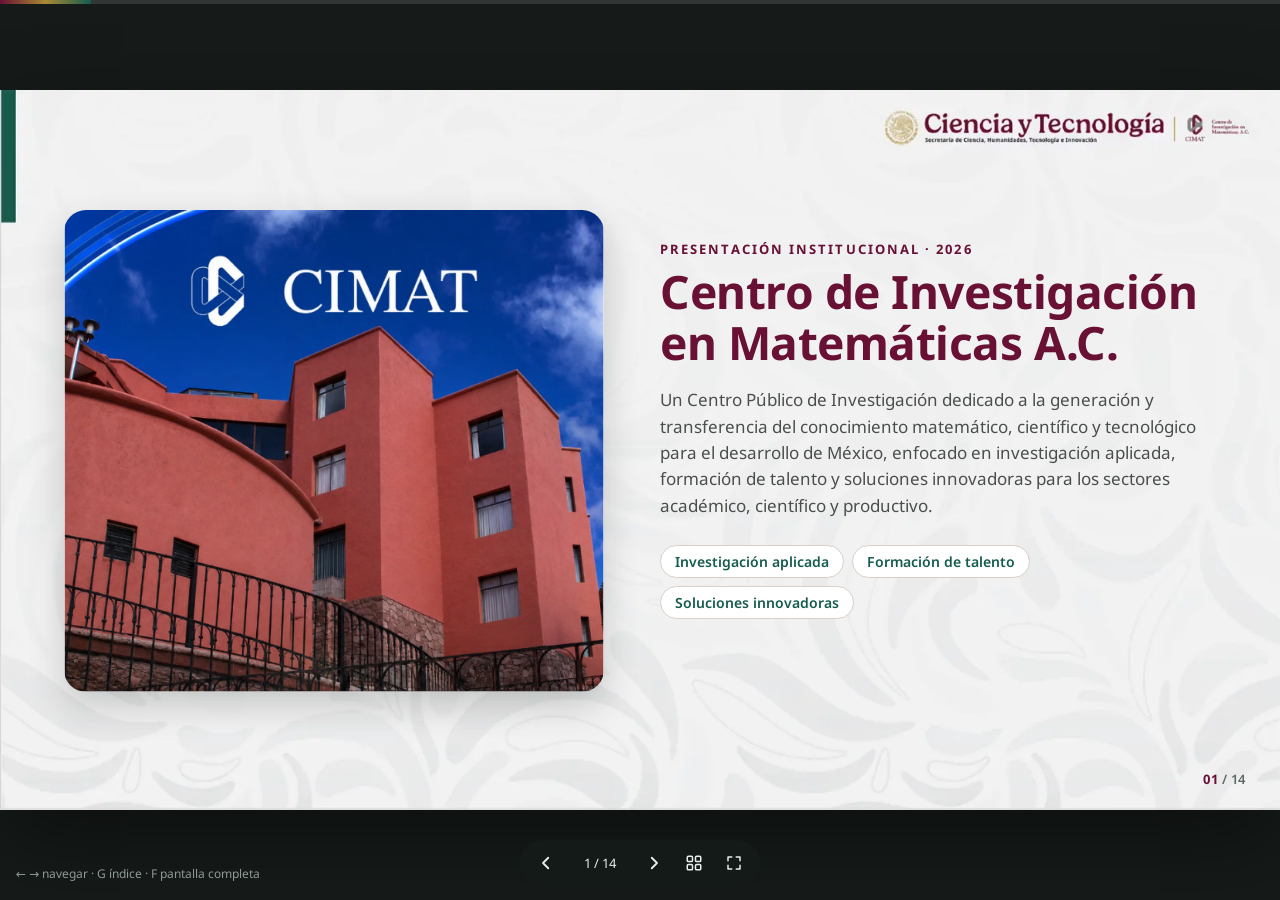
==== commit 6aaa22f2: "Fusionar slides 11 y 12 en una sola diapositiva de plataforma Se quitan los títulos anteriores, la n" ====
--- a/index.html
+++ b/index.html
@@ -140,15 +140,17 @@
 
 <!-- 9 · Transformación digital -->
 <section class="slide s9" data-title="Transformación Digital" data-kicker="Soluciones tecnológicas">
-  <div class="robot rv" style="--i:2"><img src="assets/img18.webp" alt="Brazo robótico industrial"></div>
+  <div class="robot rv" style="--i:1"><img src="assets/img18.webp" alt="Brazo robótico industrial"></div>
   <div class="l">
     <p class="kicker rv" style="--i:0">Soluciones tecnológicas</p>
     <h2 class="title rv" style="--i:1">Transformación Digital</h2>
     <p class="txt rv" style="--i:2;margin-top:12px">El CIMAT aplica herramientas de inteligencia artificial y análisis de señales e imágenes para impulsar la transformación digital del sector industrial, mejorando la eficiencia operativa, la calidad del producto y la toma de decisiones en tiempo real mediante soluciones sustentadas en investigación aplicada.</p>
-    <div class="card f-guinda rv" style="--i:3"><h3>Soluciones Desarrolladas</h3><ul><li>Análisis, preproceso y extracción de características de señales</li><li>Modelos de mantenimiento predictivo</li><li>Procesamiento de imágenes industriales</li></ul></div>
-    <div class="pill rv" style="--i:4">ML + IoT + Analítica</div>
-  </div>
-  <div class="imp card o-verde rv" style="--i:5"><h3 style="color:var(--verde)">Impactos en la Operación</h3><ul><li>Detección de condiciones críticas para mantenimiento predictivo</li><li>Predicciones de calidad del producto</li><li>Reducción de piezas defectuosas</li><li>Conteo de inventario en tiempo real</li><li>Detección de defectos en piezas de producción</li></ul></div>
+    <div class="two">
+      <div class="card f-guinda rv" style="--i:3"><h3>Soluciones Desarrolladas</h3><ul><li>Análisis, preproceso y extracción de características de señales</li><li>Modelos de mantenimiento predictivo</li><li>Procesamiento de imágenes industriales</li></ul></div>
+      <div class="card o-verde rv" style="--i:4"><h3 style="color:var(--verde)">Impactos en la Operación</h3><ul><li>Detección de condiciones críticas para mantenimiento predictivo</li><li>Predicciones de calidad del producto</li><li>Reducción de piezas defectuosas</li><li>Conteo de inventario en tiempo real</li><li>Detección de defectos en piezas de producción</li></ul></div>
+    </div>
+    <div class="pill rv" style="--i:5">ML + IoT + Analítica</div>
+  </div>
   <div class="pg"></div>
 </section>
 
@@ -168,25 +170,14 @@
   <div class="pg"></div>
 </section>
 
-<!-- 11 · PROPUESTA · Arquitectura -->
-<section class="slide sp" id="sl-arq" data-title="Health Tower Intelligence: arquitectura de la plataforma" data-kicker="Propuesta MIUS">
-  <div class="head">
-    <p class="kicker rv" style="--i:0">Propuesta de proyecto<em>MIUS Medical</em></p>
-    <h2 class="title rv" style="--i:1">Health Tower Intelligence: una plataforma, ocho proyectos</h2>
-    <p class="lead rv" style="--i:2">Los datos alimentan motores analíticos, los motores resuelven ocho problemas agrupados en tres dominios y la torre de control los convierte en decisiones. Pasa el cursor por un proyecto.</p>
-  </div>
-  <div class="dg rv" style="--i:3" id="dg-arq"></div>
-  <div class="pg"></div>
-</section>
-
-<!-- 12 · PROPUESTA · Del programa general a los proyectos -->
-<section class="slide sp" id="sl-tree" data-title="Del programa general a los ocho proyectos" data-kicker="Propuesta MIUS">
-  <div class="head">
-    <p class="kicker rv" style="--i:0">Propuesta de proyecto<em>MIUS Medical</em></p>
-    <h2 class="title rv" style="--i:1">Del programa general a cada proyecto</h2>
-    <p class="lead rv" style="--i:2">Se parte de tres proyectos para la primera reunión (inventarios, Control Tower y mantenimiento predictivo); el resto se conecta después a la misma plataforma de datos.</p>
-  </div>
-  <div class="dg rv" style="--i:3" id="dg-tree"></div>
+<!-- 11 · PROPUESTA · Plataforma -->
+<section class="slide sp" id="sl-platform" data-title="Health Tower Intelligence" data-kicker="Propuesta MIUS">
+  <div class="head">
+    <p class="kicker rv" style="--i:0">Propuesta de plataforma<em>MIUS Medical</em></p>
+    <h2 class="title rv" style="--i:1">Health Tower Intelligence</h2>
+    <p class="lead rv" style="--i:2">Una plataforma modular que integra los datos de la operación (inventario, logística, equipos y clínicas) y los convierte en decisiones mediante analítica, optimización e inteligencia artificial. Es dinámica: sus módulos se pueden sumar, ajustar o retirar conforme cambien las necesidades de MIUS.</p>
+  </div>
+  <div class="dg rv" style="--i:3" id="dg-platform"></div>
   <div class="pg"></div>
 </section>
 
@@ -249,7 +240,7 @@
 
 <div class="ui-bar" id="ui" role="toolbar" aria-label="Controles de la presentación">
   <button id="bPrev" aria-label="Anterior"><svg viewBox="0 0 24 24" fill="none" stroke="currentColor" stroke-width="2.4"><path d="M15 5l-7 7 7 7" stroke-linecap="round" stroke-linejoin="round"/></svg></button>
-  <span class="cnt" id="cnt">1 / 15</span>
+  <span class="cnt" id="cnt">1 / 14</span>
   <button id="bNext" aria-label="Siguiente"><svg viewBox="0 0 24 24" fill="none" stroke="currentColor" stroke-width="2.4"><path d="M9 5l7 7-7 7" stroke-linecap="round" stroke-linejoin="round"/></svg></button>
   <button id="bOv" aria-label="Índice de diapositivas (G)"><svg viewBox="0 0 24 24" fill="none" stroke="currentColor" stroke-width="2"><rect x="3" y="3" width="7" height="7" rx="1.5"/><rect x="14" y="3" width="7" height="7" rx="1.5"/><rect x="3" y="14" width="7" height="7" rx="1.5"/><rect x="14" y="14" width="7" height="7" rx="1.5"/></svg></button>
   <button id="bFs" aria-label="Pantalla completa (F)"><svg viewBox="0 0 24 24" fill="none" stroke="currentColor" stroke-width="2"><path d="M4 9V4h5M20 9V4h-5M4 15v5h5M20 15v5h-5" stroke-linecap="round" stroke-linejoin="round"/></svg></button>
--- a/deck.css
+++ b/deck.css
@@ -126,12 +126,17 @@
 .s8 .pg{z-index:6}
 
 /* S9 */
-.s9 .l{position:absolute;left:64px;top:68px;width:600px}
-.s9 .l .card{margin-top:20px;padding:16px 22px}
-.s9 .l .pill{margin-top:18px}
-.s9 .robot{position:absolute;right:0;top:70px;width:540px;height:300px;pointer-events:none}
-.s9 .robot img{width:100%;height:100%;object-fit:contain;object-position:right top}
-.s9 .imp{position:absolute;left:700px;right:56px;top:384px}
+.s9 .l{position:absolute;left:64px;top:74px;width:770px}
+.s9 .two{display:grid;grid-template-columns:1fr 1fr;gap:18px;margin-top:34px;align-items:start}
+.s9 .card{padding:20px 24px}
+.s9 .card h3{font-size:21px;margin-bottom:12px}
+.s9 .card li{font-size:15.5px;line-height:1.45;margin:5px 0}
+.s9 .l .txt{font-size:17.5px}
+.s9 .l .pill{margin-top:34px;font-size:17px;padding:11px 28px}
+.s9 .robot{position:absolute;right:0;top:72px;width:400px;height:648px;overflow:hidden;pointer-events:none}
+.s9 .robot img{position:absolute;left:50%;top:233px;width:830px;height:467px;max-width:none;transform:translate(-50%,-50%) rotate(90deg)}
+.slide.active.s9 .robot.rv{transform:none}
+.s9 .pg{color:#fff;text-shadow:0 1px 4px rgba(0,0,0,.65)}.s9 .pg b{color:#fff}
 
 /* S10 */
 .s10 .r{position:absolute;left:540px;right:56px;top:66px}
@@ -185,7 +190,7 @@
 .sp .kicker{margin-bottom:4px}
 .sp .title{font-size:31px}
 .sp .lead{font-size:14.5px;margin-top:6px;line-height:1.45}
-.sp .dg{position:absolute;left:44px;right:44px;top:176px}
+.sp .dg{position:absolute;left:44px;right:44px;top:178px}
 .sp .hti{--fs:12.5px;--fs-s:10.5px}
 
 /* UI del visor */
--- a/diagramas.css
+++ b/diagramas.css
@@ -149,3 +149,9 @@
   .hti-panel.hti-swap{animation:none}
   .hti-proj,.hti-chip,.hti-domain{transition:none}
 }
+
+/* Modo sin numeración ni prioridades */
+.hti-plain .hti-num{width:12px;height:12px;min-width:12px;font-size:0}
+.hti-plain .hti-pn-head .hti-num{width:14px;height:14px;margin-top:5px}
+.hti-plain.hti-compact .hti-pn-head .hti-num{width:14px;height:14px}
+.hti-plain .hti-top3{display:none}
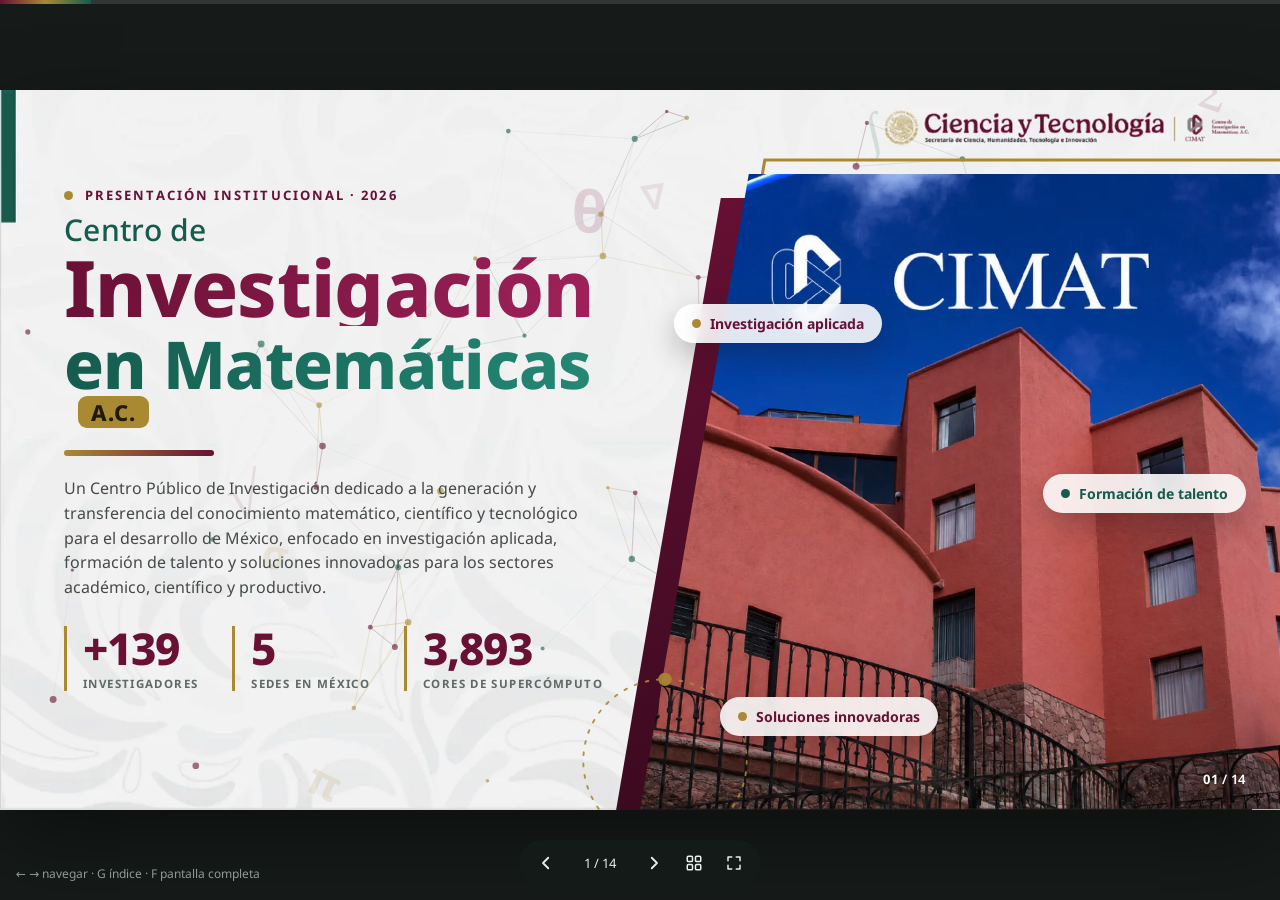
==== commit c1378dae: "Rediseño dinámico de la portada Título por líneas con revelado y degradado, foto con corte diagonal," ====
--- a/index.html
+++ b/index.html
@@ -7,8 +7,8 @@
 <link rel="preconnect" href="https://fonts.googleapis.com">
 <link rel="preconnect" href="https://fonts.gstatic.com" crossorigin>
 <link rel="stylesheet" href="https://fonts.googleapis.com/css2?family=Noto+Sans:ital,wght@0,400;0,600;0,700;1,400&display=swap">
-<link rel="stylesheet" href="deck.css">
-<link rel="stylesheet" href="diagramas.css">
+<link rel="stylesheet" href="deck.css?v=5">
+<link rel="stylesheet" href="diagramas.css?v=3">
 </head>
 <body>
 <div class="ui-prog"><i id="prog"></i></div>
@@ -16,13 +16,31 @@
 <main class="stage" id="stage" aria-live="polite">
 
 <!-- 1 · Portada -->
-<section class="slide s-cover" data-title="Centro de Investigación en Matemáticas A.C." data-kicker="Portada">
-  <div class="photo rv" style="--i:0"><img src="assets/img2.webp" alt="Edificio del CIMAT en Guanajuato"></div>
+<section class="slide s-cover" id="sl-cover" data-title="Centro de Investigación en Matemáticas A.C." data-kicker="Portada">
+  <canvas class="cv-net" id="cvNet" width="1280" height="720" aria-hidden="true"></canvas>
+  <div class="cv-art" id="cvArt">
+    <div class="cv-back"></div>
+    <svg class="cv-outline" viewBox="0 0 100 100" preserveAspectRatio="none" aria-hidden="true"><polygon points="17,0 100,0 100,100 0,100" fill="none" stroke="#A98A33" stroke-width="3" vector-effect="non-scaling-stroke"/></svg>
+    <div class="cv-photo"><img src="assets/img2.webp" alt="Edificio del CIMAT en Guanajuato"><i class="cv-sheen"></i></div>
+    <svg class="cv-orbit" viewBox="0 0 200 200" aria-hidden="true"><circle cx="100" cy="100" r="86" fill="none" stroke="#A98A33" stroke-width="2" stroke-dasharray="3 9" stroke-linecap="round"/><circle cx="100" cy="14" r="7" fill="#A98A33"/></svg>
+    <span class="cv-chip c1"><i></i>Investigación aplicada</span>
+    <span class="cv-chip c2"><i></i>Formación de talento</span>
+    <span class="cv-chip c3"><i></i>Soluciones innovadoras</span>
+  </div>
   <div class="ct">
-    <p class="kicker rv" style="--i:1">Presentación institucional · 2026</p>
-    <h1 class="rv" style="--i:2">Centro de Investigación en Matemáticas A.C.</h1>
-    <p class="lead rv" style="--i:3">Un Centro Público de Investigación dedicado a la generación y transferencia del conocimiento matemático, científico y tecnológico para el desarrollo de México, enfocado en investigación aplicada, formación de talento y soluciones innovadoras para los sectores académico, científico y productivo.</p>
-    <div class="chips rv" style="--i:4"><span>Investigación aplicada</span><span>Formación de talento</span><span>Soluciones innovadoras</span></div>
+    <p class="kicker rv" style="--i:0"><i class="pulse"></i>Presentación institucional · 2026</p>
+    <h1 class="cv-title" aria-label="Centro de Investigación en Matemáticas A.C.">
+      <span class="ln s" style="--d:0"><b>Centro de</b></span>
+      <span class="ln" style="--d:1"><b>Investigación</b></span>
+      <span class="ln" style="--d:2"><b>en Matemáticas</b><em>A.C.</em></span>
+    </h1>
+    <div class="cv-rule"></div>
+    <p class="lead rv" style="--i:4">Un Centro Público de Investigación dedicado a la generación y transferencia del conocimiento matemático, científico y tecnológico para el desarrollo de México, enfocado en investigación aplicada, formación de talento y soluciones innovadoras para los sectores académico, científico y productivo.</p>
+    <div class="cv-stats rv" style="--i:6">
+      <div><span class="n" data-count="140" data-prefix="+">+140</span><small>Investigadores</small></div>
+      <div><span class="n" data-count="5">5</span><small>Sedes en México</small></div>
+      <div><span class="n" data-count="3930" data-sep="1">3,930</span><small>Cores de supercómputo</small></div>
+    </div>
   </div>
   <div class="pg"></div>
 </section>
@@ -248,7 +266,7 @@
 <div class="hint">← → navegar · G índice · F pantalla completa</div>
 <div class="ov" id="ov" role="dialog" aria-label="Índice"><h2>Índice de la presentación</h2><div class="ov-grid" id="ovg"></div></div>
 
-<script src="diagramas.js"></script>
-<script src="deck.js"></script>
+<script src="diagramas.js?v=3"></script>
+<script src="deck.js?v=4"></script>
 </body>
 </html>
--- a/deck.css
+++ b/deck.css
@@ -65,12 +65,48 @@
 .sidecard .in img{width:100%;height:100%;object-fit:cover;display:block}
 
 /* S1 portada */
-.s-cover .photo{position:absolute;left:64px;top:120px;width:540px;height:482px}
-.s-cover .ct{position:absolute;left:660px;top:150px;width:560px}
-.s-cover h1{font-size:46px;line-height:1.1;font-weight:700;color:var(--guinda);margin:6px 0 20px;letter-spacing:-.01em}
-.s-cover .lead{font-size:17px;color:#4a4f4c}
-.s-cover .chips{margin-top:26px}
-.s-cover .bar{position:absolute;left:0;top:0;width:8px;height:86px;background:var(--verde)}
+.s-cover .cv-net{position:absolute;inset:0;width:100%;height:100%;z-index:0}
+.s-cover .ct{position:absolute;left:64px;top:96px;width:610px;z-index:3}
+.s-cover .kicker{display:flex;align-items:center;font-size:13px}
+.s-cover .kicker .pulse{width:9px;height:9px;border-radius:50%;background:var(--dorado);margin-right:12px;animation:cv-pulse 2.2s infinite}
+@keyframes cv-pulse{0%{box-shadow:0 0 0 0 rgba(169,138,51,.65)}70%,100%{box-shadow:0 0 0 12px rgba(169,138,51,0)}}
+.cv-title{margin:10px 0 0;line-height:1;font-weight:800;letter-spacing:-.028em}
+.cv-title .ln{display:block;overflow:hidden;padding:.04em 0 .1em}
+.cv-title .ln b{display:inline-block;font-weight:800;transform:translateY(112%)}
+.slide.active .cv-title .ln b{transform:none;transition:transform 1s cubic-bezier(.16,.84,.24,1);transition-delay:calc(var(--d)*140ms + 260ms)}
+.cv-title .s b{font-size:30px;font-weight:500;letter-spacing:.01em;color:var(--verde)}
+.cv-title .ln:nth-child(2) b{font-size:78px;background:linear-gradient(100deg,var(--guinda) 0%,#A3235C 50%,var(--guinda) 100%);background-size:220% 100%;-webkit-background-clip:text;background-clip:text;color:transparent;animation:cv-shine 7s ease-in-out infinite}
+.cv-title .ln:nth-child(3) b{font-size:66px;background:linear-gradient(100deg,var(--verde) 0%,#26917C 55%,var(--verde) 100%);background-size:220% 100%;-webkit-background-clip:text;background-clip:text;color:transparent;animation:cv-shine 7s ease-in-out infinite 1.2s}
+@keyframes cv-shine{0%,100%{background-position:0 0}50%{background-position:100% 0}}
+.cv-title em{display:inline-block;vertical-align:middle;margin:0 0 12px 14px;font-style:normal;font-size:22px;font-weight:800;letter-spacing:.04em;padding:5px 13px;border-radius:9px;background:var(--dorado);color:var(--on-dorado)}
+.cv-rule{height:6px;width:0;border-radius:3px;background:linear-gradient(90deg,var(--dorado),var(--guinda));margin:8px 0 20px}
+.slide.active .cv-rule{width:150px;transition:width 1.1s cubic-bezier(.2,.8,.2,1) 1s}
+.s-cover .lead{font-size:16px;line-height:1.55;color:#454a47;max-width:540px}
+.cv-stats{display:grid;grid-template-columns:repeat(3,auto);justify-content:start;gap:0 34px;margin-top:26px}
+.cv-stats>div{padding-left:16px;border-left:3px solid var(--dorado)}
+.cv-stats .n{display:block;font-size:44px;line-height:1;font-weight:800;color:var(--guinda);font-variant-numeric:tabular-nums;letter-spacing:-.02em}
+.cv-stats small{display:block;margin-top:6px;font-size:11.5px;font-weight:700;letter-spacing:.12em;text-transform:uppercase;color:var(--muted)}
+
+.cv-art{position:absolute;right:0;top:84px;width:640px;height:636px;z-index:2;--mx:0;--my:0;opacity:0;transform:translateX(90px)}
+.slide.active .cv-art{opacity:1;transform:none;transition:opacity .9s ease .2s,transform 1.1s cubic-bezier(.16,.84,.24,1) .2s}
+.cv-back,.cv-photo{position:absolute;inset:0;clip-path:polygon(17% 0,100% 0,100% 100%,0 100%)}
+.cv-back{background:linear-gradient(160deg,var(--guinda),#2A0817);transform:translate3d(calc(var(--mx)*16px - 28px),calc(var(--my)*10px + 24px),0)}
+.cv-outline{position:absolute;inset:0;width:100%;height:100%;overflow:visible;transform:translate3d(calc(var(--mx)*-22px + 16px),calc(var(--my)*-14px - 14px),0)}
+.cv-photo{overflow:hidden;transform:translate3d(calc(var(--mx)*-9px),calc(var(--my)*-7px),0)}
+.cv-photo img{display:block;width:100%;height:100%;object-fit:cover;transform-origin:55% 6%;animation:cv-kb 22s ease-in-out infinite alternate}
+@keyframes cv-kb{from{transform:scale(1.04) translate(0,0)}to{transform:scale(1.17) translate(-2%,0)}}
+.cv-sheen{position:absolute;top:-10%;bottom:-10%;left:-45%;width:28%;background:linear-gradient(100deg,transparent,rgba(255,255,255,.38),transparent);transform:skewX(-18deg);animation:cv-sheen 8s ease-in-out infinite 2.4s}
+@keyframes cv-sheen{0%{left:-45%}32%,100%{left:150%}}
+.cv-orbit{position:absolute;left:-70px;bottom:-46px;width:190px;height:190px;animation:cv-spin 26s linear infinite;opacity:.9}
+@keyframes cv-spin{to{transform:rotate(360deg)}}
+.cv-chip{position:absolute;display:flex;align-items:center;gap:9px;padding:10px 18px;border-radius:999px;background:rgba(255,255,255,.88);-webkit-backdrop-filter:blur(8px);backdrop-filter:blur(8px);font-size:14px;font-weight:700;color:var(--guinda);box-shadow:0 12px 28px rgba(30,20,25,.25);animation:cv-bob 5.5s ease-in-out infinite;white-space:nowrap}
+.cv-chip i{width:9px;height:9px;border-radius:50%;background:var(--dorado)}
+.cv-chip.c1{left:34px;top:130px}
+.cv-chip.c2{right:34px;top:300px;color:var(--verde);animation-delay:-1.8s}
+.cv-chip.c3{left:80px;bottom:74px;animation-delay:-3.4s}
+.cv-chip.c2 i{background:var(--verde)}
+@keyframes cv-bob{0%,100%{transform:translateY(0)}50%{transform:translateY(-12px)}}
+.s-cover .pg{color:#fff;text-shadow:0 1px 4px rgba(0,0,0,.6)}.s-cover .pg b{color:#fff}
 
 /* S2 */
 .s2 .l{position:absolute;left:64px;top:88px;width:560px}
@@ -223,4 +259,7 @@
 }
 @media (prefers-reduced-motion:reduce){
   .slide,.slide.active,.rv,.slide.active .rv{transition:none}
+  .cv-title .ln b,.cv-title .ln:nth-child(2) b,.cv-title .ln:nth-child(3) b,.cv-photo img,.cv-sheen,.cv-orbit,.cv-chip,.s-cover .kicker .pulse{animation:none;transition:none}
+  .cv-title .ln b{transform:none}.cv-art{opacity:1;transform:none}
 }
+
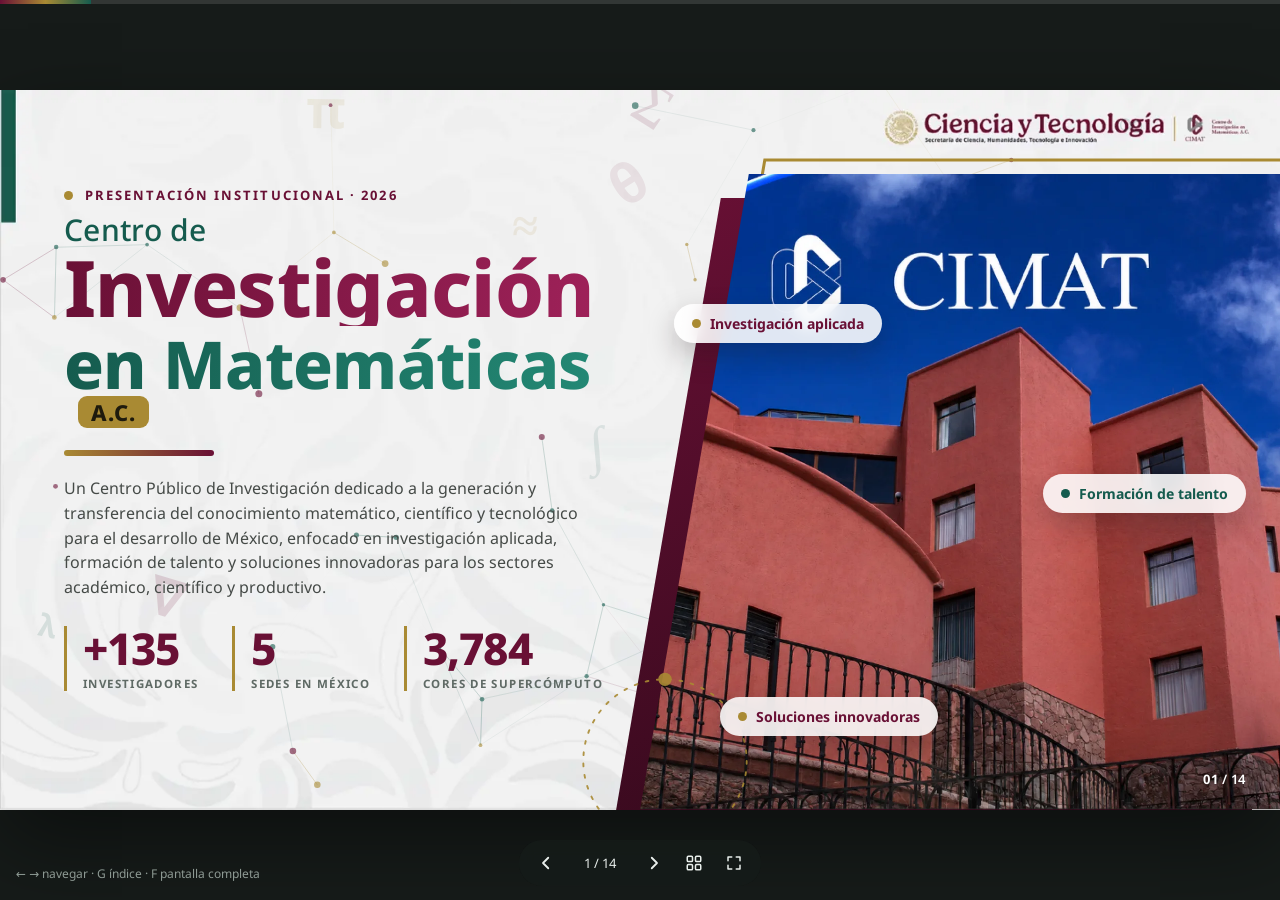
==== commit d05e21a3: "Slide 11: sin movimiento automático y con estado inicial encendido Todos los elementos del diagrama " ====
--- a/index.html
+++ b/index.html
@@ -7,8 +7,8 @@
 <link rel="preconnect" href="https://fonts.googleapis.com">
 <link rel="preconnect" href="https://fonts.gstatic.com" crossorigin>
 <link rel="stylesheet" href="https://fonts.googleapis.com/css2?family=Noto+Sans:ital,wght@0,400;0,600;0,700;1,400&display=swap">
-<link rel="stylesheet" href="deck.css?v=5">
-<link rel="stylesheet" href="diagramas.css?v=3">
+<link rel="stylesheet" href="deck.css?v=6">
+<link rel="stylesheet" href="diagramas.css?v=4">
 </head>
 <body>
 <div class="ui-prog"><i id="prog"></i></div>
@@ -193,7 +193,6 @@
   <div class="head">
     <p class="kicker rv" style="--i:0">Propuesta de plataforma<em>MIUS Medical</em></p>
     <h2 class="title rv" style="--i:1">Health Tower Intelligence</h2>
-    <p class="lead rv" style="--i:2">Una plataforma modular que integra los datos de la operación (inventario, logística, equipos y clínicas) y los convierte en decisiones mediante analítica, optimización e inteligencia artificial. Es dinámica: sus módulos se pueden sumar, ajustar o retirar conforme cambien las necesidades de MIUS.</p>
   </div>
   <div class="dg rv" style="--i:3" id="dg-platform"></div>
   <div class="pg"></div>
@@ -266,7 +265,7 @@
 <div class="hint">← → navegar · G índice · F pantalla completa</div>
 <div class="ov" id="ov" role="dialog" aria-label="Índice"><h2>Índice de la presentación</h2><div class="ov-grid" id="ovg"></div></div>
 
-<script src="diagramas.js?v=3"></script>
-<script src="deck.js?v=4"></script>
+<script src="diagramas.js?v=4"></script>
+<script src="deck.js?v=5"></script>
 </body>
 </html>
--- a/deck.css
+++ b/deck.css
@@ -226,7 +226,8 @@
 .sp .kicker{margin-bottom:4px}
 .sp .title{font-size:31px}
 .sp .lead{font-size:14.5px;margin-top:6px;line-height:1.45}
-.sp .dg{position:absolute;left:44px;right:44px;top:178px}
+.sp .dg{position:absolute;left:44px;right:44px;top:150px}
+.sp .hti-arq.hti-compact .hti-stage{row-gap:30px}
 .sp .hti{--fs:12.5px;--fs-s:10.5px}
 
 /* UI del visor */
--- a/diagramas.css
+++ b/diagramas.css
@@ -155,3 +155,11 @@
 .hti-plain .hti-pn-head .hti-num{width:14px;height:14px;margin-top:5px}
 .hti-plain.hti-compact .hti-pn-head .hti-num{width:14px;height:14px}
 .hti-plain .hti-top3{display:none}
+
+/* Estado inicial: todo encendido */
+.hti-all .hti-chip{background:var(--slate);color:var(--on-slate);border-color:var(--slate);font-weight:600}
+.hti-all .hti-links .base{stroke:var(--muted);stroke-width:1.8;opacity:.55}
+.hti-panel.is-idle{display:flex;flex-direction:column;justify-content:center;gap:6px;border-left-color:var(--guinda)}
+.hti-panel.is-idle p{font-size:calc(var(--fs) + 2.5px);line-height:1.5;max-width:104ch}
+.hti-panel.is-idle small{font-size:var(--fs-s)}
+.hti-compact .hti-panel{min-height:116px}
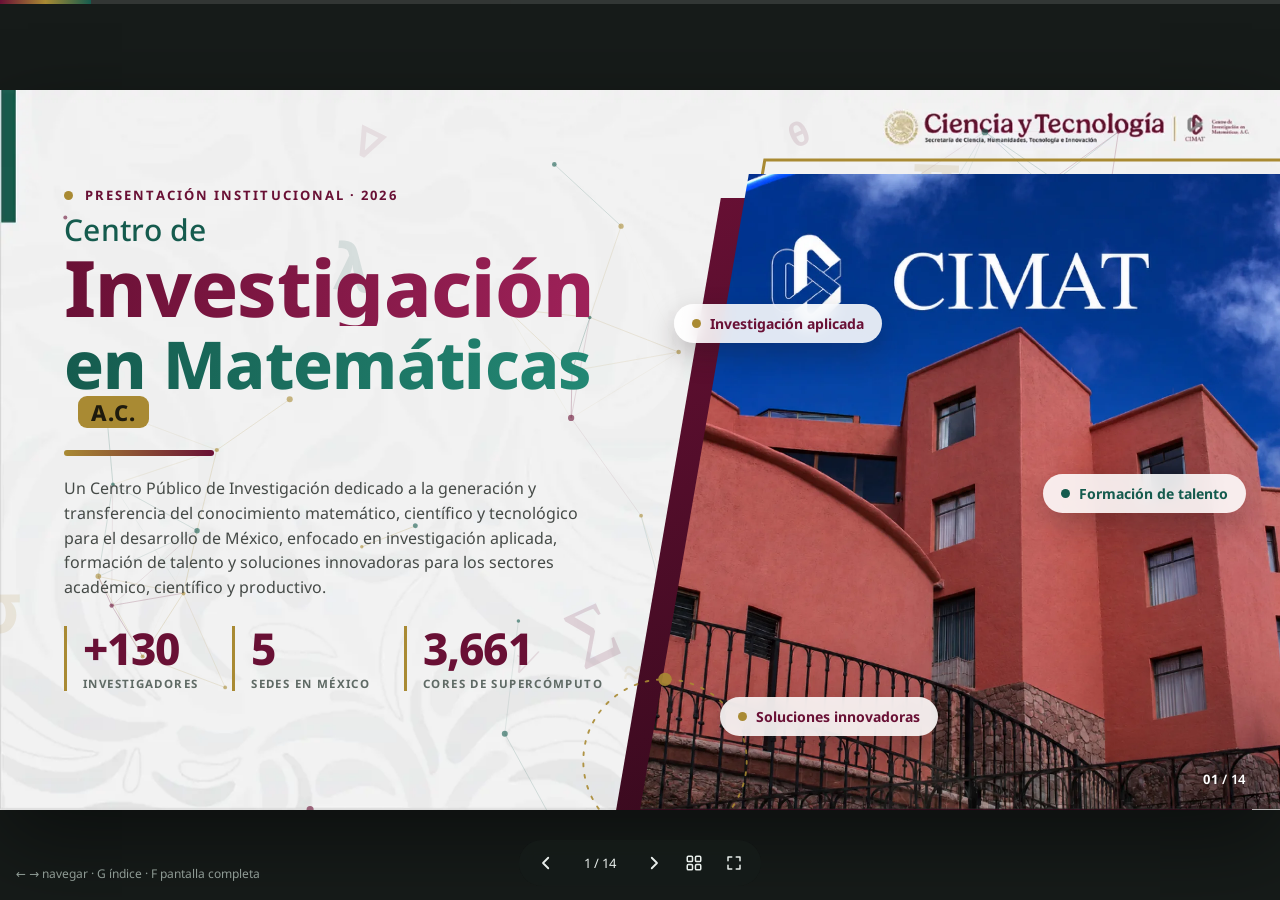
==== commit 3090e604: "Slide 11: rediseño del cuadro inferior inicial Jerarquía tipográfica con frases clave en color y res" ====
--- a/index.html
+++ b/index.html
@@ -7,8 +7,8 @@
 <link rel="preconnect" href="https://fonts.googleapis.com">
 <link rel="preconnect" href="https://fonts.gstatic.com" crossorigin>
 <link rel="stylesheet" href="https://fonts.googleapis.com/css2?family=Noto+Sans:ital,wght@0,400;0,600;0,700;1,400&display=swap">
-<link rel="stylesheet" href="deck.css?v=6">
-<link rel="stylesheet" href="diagramas.css?v=4">
+<link rel="stylesheet" href="deck.css?v=7">
+<link rel="stylesheet" href="diagramas.css?v=6">
 </head>
 <body>
 <div class="ui-prog"><i id="prog"></i></div>
@@ -265,7 +265,7 @@
 <div class="hint">← → navegar · G índice · F pantalla completa</div>
 <div class="ov" id="ov" role="dialog" aria-label="Índice"><h2>Índice de la presentación</h2><div class="ov-grid" id="ovg"></div></div>
 
-<script src="diagramas.js?v=4"></script>
-<script src="deck.js?v=5"></script>
+<script src="diagramas.js?v=5"></script>
+<script src="deck.js?v=6"></script>
 </body>
 </html>
--- a/deck.css
+++ b/deck.css
@@ -6,7 +6,7 @@
   --slate:#2F3733;--on-slate:#F4F6F5;--on-slate-2:#B9C4BE;--on-slate-3:rgba(244,246,245,.38);
   --guinda:#691035;--guinda-2:#5F1733;--on-guinda:#FFFFFF;--guinda-ink:#691035;
   --verde:#155B4E;--verde-2:#2C5B4D;--on-verde:#FFFFFF;
-  --dorado:#A98A33;--on-dorado:#1E1A0D;--arena:#D9CFC4;--on-arena:#3A3A3A;
+  --dorado:#A98A33;--dorado-ink:#8A6D1E;--on-dorado:#1E1A0D;--arena:#D9CFC4;--on-arena:#3A3A3A;
   --stage-w:1280;--stage-h:720;
 }
 *{box-sizing:border-box}
@@ -226,8 +226,8 @@
 .sp .kicker{margin-bottom:4px}
 .sp .title{font-size:31px}
 .sp .lead{font-size:14.5px;margin-top:6px;line-height:1.45}
-.sp .dg{position:absolute;left:44px;right:44px;top:150px}
-.sp .hti-arq.hti-compact .hti-stage{row-gap:30px}
+.sp .dg{position:absolute;left:44px;right:44px;top:146px}
+.sp .hti-arq.hti-compact .hti-stage{row-gap:26px}
 .sp .hti{--fs:12.5px;--fs-s:10.5px}
 
 /* UI del visor */
--- a/diagramas.css
+++ b/diagramas.css
@@ -159,7 +159,44 @@
 /* Estado inicial: todo encendido */
 .hti-all .hti-chip{background:var(--slate);color:var(--on-slate);border-color:var(--slate);font-weight:600}
 .hti-all .hti-links .base{stroke:var(--muted);stroke-width:1.8;opacity:.55}
-.hti-panel.is-idle{display:flex;flex-direction:column;justify-content:center;gap:6px;border-left-color:var(--guinda)}
-.hti-panel.is-idle p{font-size:calc(var(--fs) + 2.5px);line-height:1.5;max-width:104ch}
-.hti-panel.is-idle small{font-size:var(--fs-s)}
-.hti-compact .hti-panel{min-height:116px}
+.hti-compact .hti-panel{min-height:124px;margin-top:12px}
+.hti .hti-panel.is-idle{position:relative;overflow:hidden;display:grid;grid-template-columns:auto minmax(0,1fr);gap:0 22px;align-items:center;padding:12px 22px 12px 30px;border:1px solid var(--line);
+  background:radial-gradient(120% 150% at 100% 0%,color-mix(in srgb,var(--verde) 11%,transparent),transparent 58%),radial-gradient(90% 130% at 0% 100%,color-mix(in srgb,var(--guinda) 8%,transparent),transparent 62%),var(--surface)}
+.hti .hti-panel.is-idle::before{content:"";position:absolute;left:0;top:0;bottom:0;width:8px;background:linear-gradient(180deg,var(--guinda),var(--dorado) 52%,var(--verde))}
+.hti-panel.is-idle .idle-ico{width:78px;height:78px}
+.hti-panel.is-idle .idle-ico svg{display:block;width:100%;height:100%;overflow:visible}
+.idle-ico rect{transform-box:fill-box;transform-origin:center}
+.idle-ico .slot{fill:none;stroke:var(--muted);stroke-width:1.6;stroke-dasharray:4 4;opacity:.7}
+.idle-ico .mA{fill:var(--guinda)}.idle-ico .mB{fill:var(--verde);animation:idle-b 6s ease-in-out infinite}
+.idle-ico .mC{fill:var(--slate)}.idle-ico .mD{fill:var(--dorado);animation:idle-d 6s ease-in-out infinite}
+@keyframes idle-d{0%,20%{transform:translate(0,0) scale(1);opacity:1}36%,56%{transform:translate(24px,24px) scale(.8);opacity:.25}74%,100%{transform:translate(0,0) scale(1);opacity:1}}
+@keyframes idle-b{0%,48%{transform:none}58%{transform:rotate(9deg) scale(1.07)}70%,100%{transform:none}}
+.hti-panel.is-idle .idle-body{display:grid;gap:6px;min-width:0}
+.hti-panel.is-idle .idle-lead{margin:0;font-size:18px;line-height:1.46;font-weight:500;color:var(--fg);letter-spacing:-.003em}
+.hti-panel.is-idle .idle-lead b{font-weight:800}
+.hti-panel.is-idle .k1{color:var(--guinda);font-size:19.5px}
+.hti-panel.is-idle .k3{color:var(--guinda)}
+.hti-panel.is-idle .k2,.hti-panel.is-idle .k4{color:var(--verde);padding:0 3px;background:linear-gradient(transparent 58%,color-mix(in srgb,var(--dorado) 42%,transparent) 58%) no-repeat;background-size:100% 100%;border-radius:3px}
+.hti-panel.is-idle .dm{font-weight:700;white-space:nowrap}
+.hti-panel.is-idle .dm::before{content:"";display:inline-block;width:8px;height:8px;margin-right:5px;border-radius:50%;background:currentColor;vertical-align:1px}
+.hti-panel.is-idle .d1{color:var(--dorado-ink,#8A6D1E)}.hti-panel.is-idle .d2{color:var(--verde)}.hti-panel.is-idle .d3{color:var(--guinda)}
+.hti-panel.is-idle .idle-dyn{margin:0;font-size:15px;line-height:1.7;color:var(--fg)}
+.hti-panel.is-idle .idle-dyn .tag{color:var(--guinda);font-weight:800;font-size:15.5px}
+.hti-panel.is-idle .op{display:inline-flex;align-items:center;gap:5px;padding:0 10px 0 4px;border-radius:999px;font-weight:700;line-height:1.5;border:1.5px solid currentColor;background:color-mix(in srgb,currentColor 9%,transparent)}
+.hti-panel.is-idle .op i{font-style:normal;display:grid;place-items:center;width:17px;height:17px;border-radius:50%;background:currentColor;font-size:12px;font-weight:800;line-height:1}
+.hti-panel.is-idle .op i::before{content:attr(data-g);color:#fff}
+.hti-panel.is-idle .op.add{color:var(--verde)}.hti-panel.is-idle .op.adj{color:var(--dorado-ink,#8A6D1E)}.hti-panel.is-idle .op.del{color:var(--guinda)}
+.hti-panel.is-idle .idle-hint{margin:2px 0 0;display:flex;align-items:center;gap:7px;font-size:11px;font-weight:700;letter-spacing:.08em;text-transform:uppercase;color:var(--muted)}
+.hti-panel.is-idle .idle-hint .cur{flex:none;color:var(--guinda);animation:idle-tap 2.8s ease-in-out infinite}
+@keyframes idle-tap{0%,58%,100%{transform:translate(0,0) scale(1)}70%{transform:translate(3px,3px) scale(.86)}82%{transform:translate(0,0) scale(1)}}
+.hti-panel.is-idle.hti-swap .idle-body>*{animation:idle-up .65s cubic-bezier(.2,.7,.2,1) both}
+.hti-panel.is-idle.hti-swap .idle-body>*:nth-child(2){animation-delay:.14s}
+.hti-panel.is-idle.hti-swap .idle-body>*:nth-child(3){animation-delay:.28s}
+.hti-panel.is-idle.hti-swap .k2,.hti-panel.is-idle.hti-swap .k4{background-size:0 100%;animation:idle-mark .9s cubic-bezier(.3,.7,.2,1) .55s forwards}
+@keyframes idle-up{from{opacity:0;transform:translateY(8px)}to{opacity:1;transform:none}}
+@keyframes idle-mark{to{background-size:100% 100%}}
+@media (prefers-reduced-motion:reduce){
+  .idle-ico .mB,.idle-ico .mD,.hti-panel.is-idle .idle-hint .cur{animation:none}
+  .hti-panel.is-idle.hti-swap .idle-body>*{animation:none}
+  .hti-panel.is-idle.hti-swap .k2,.hti-panel.is-idle.hti-swap .k4{animation:none;background-size:100% 100%}
+}
